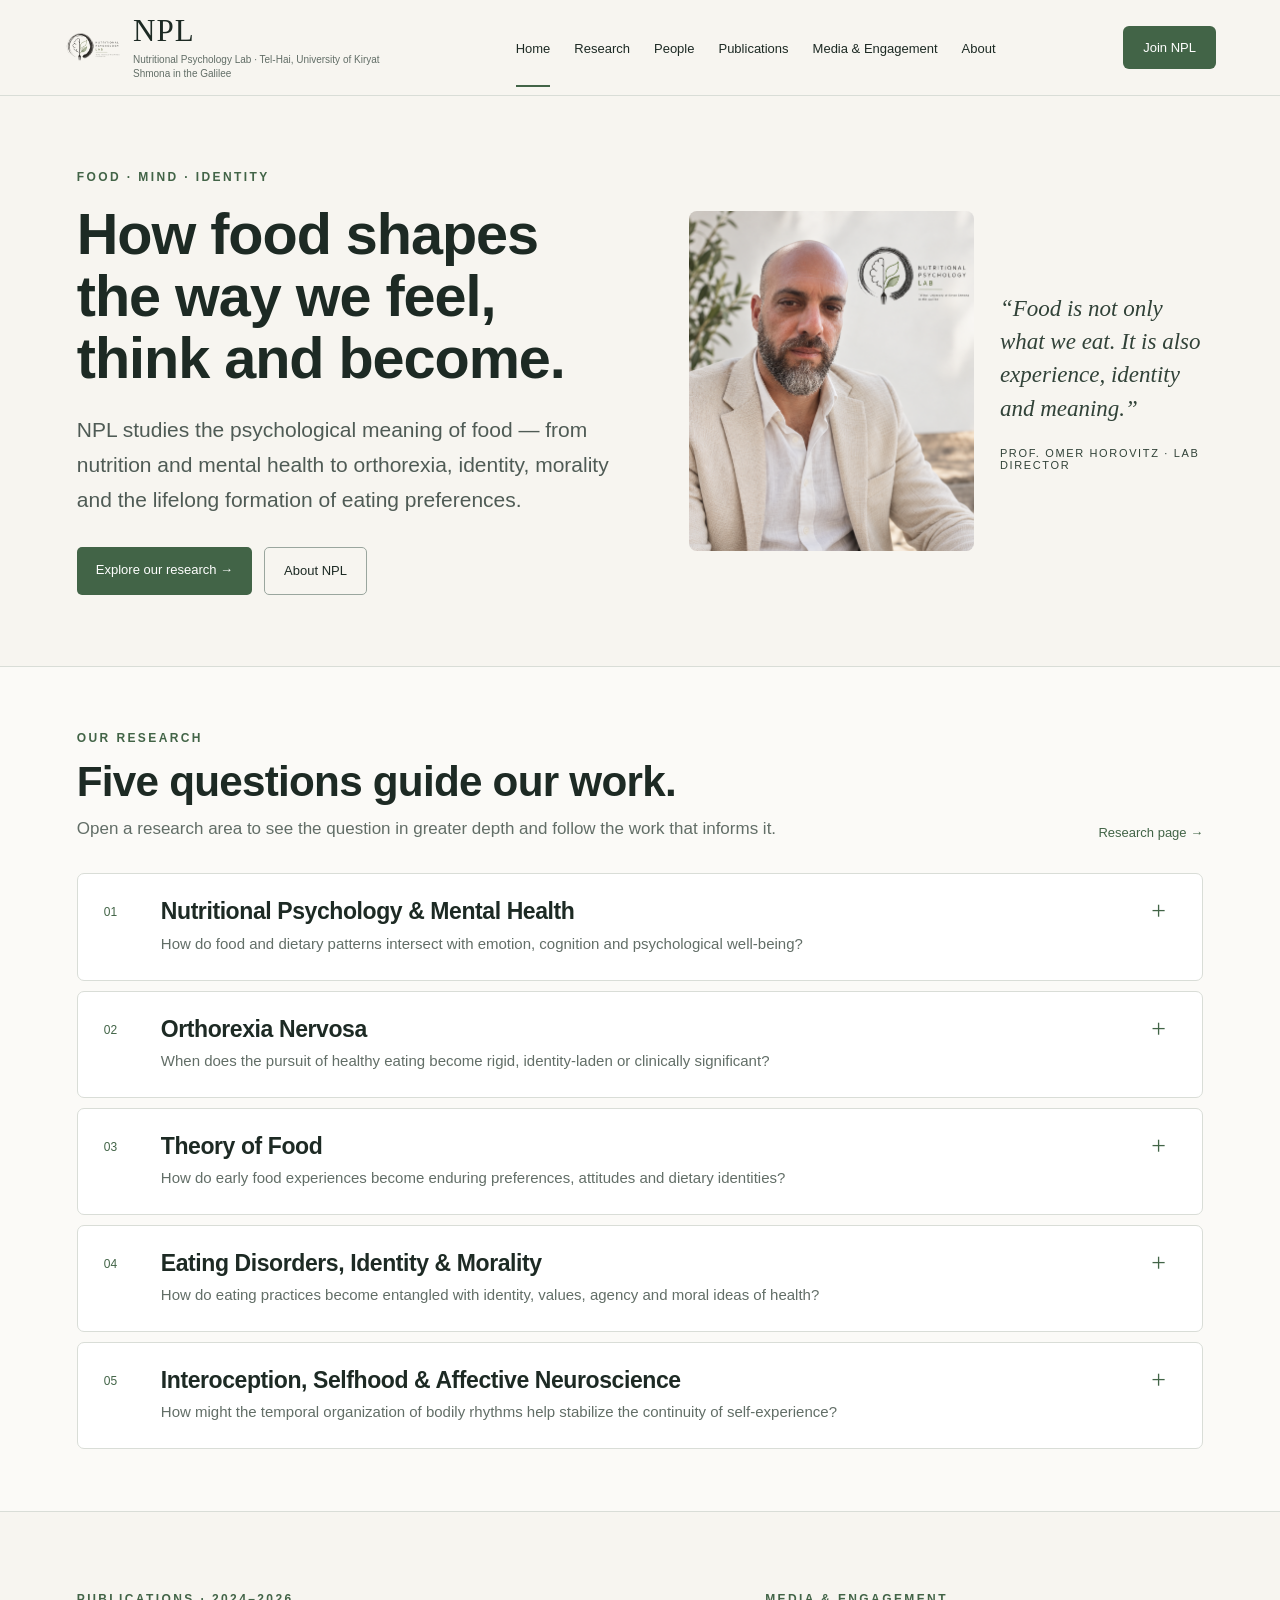
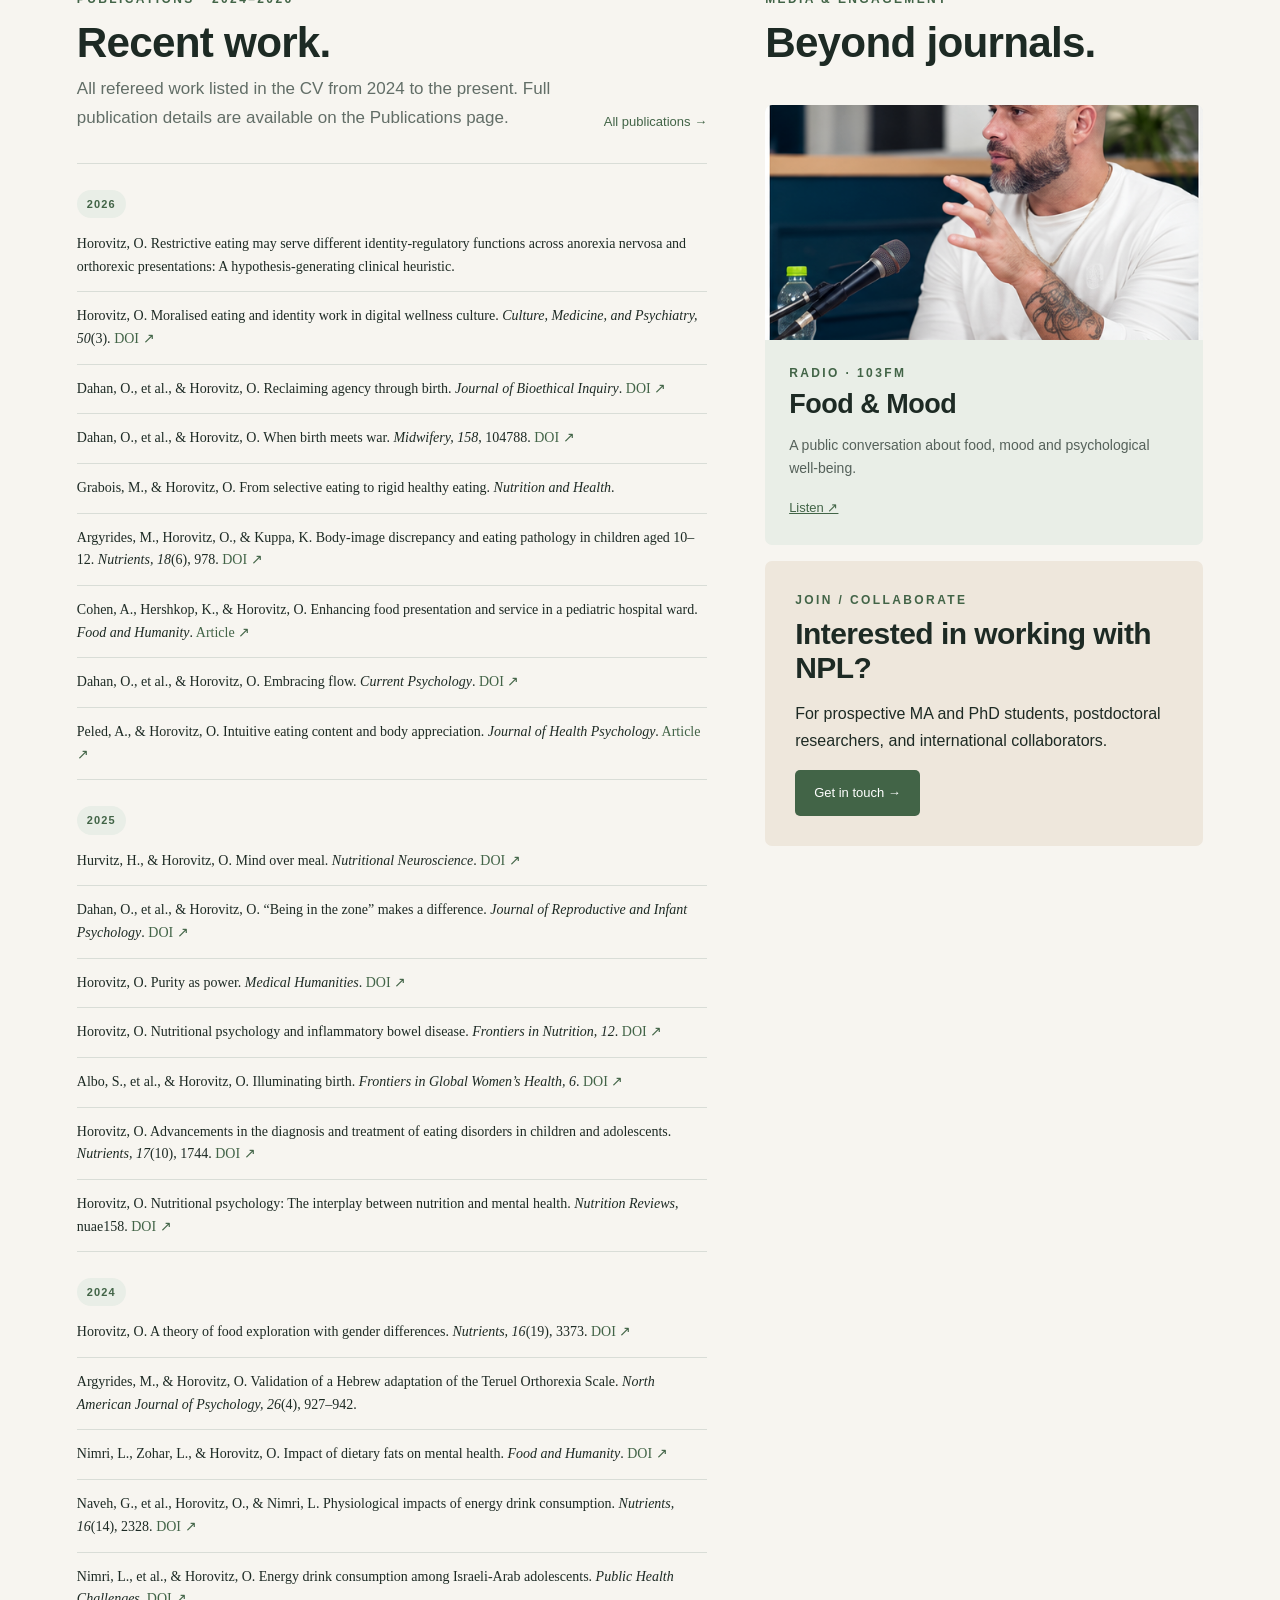
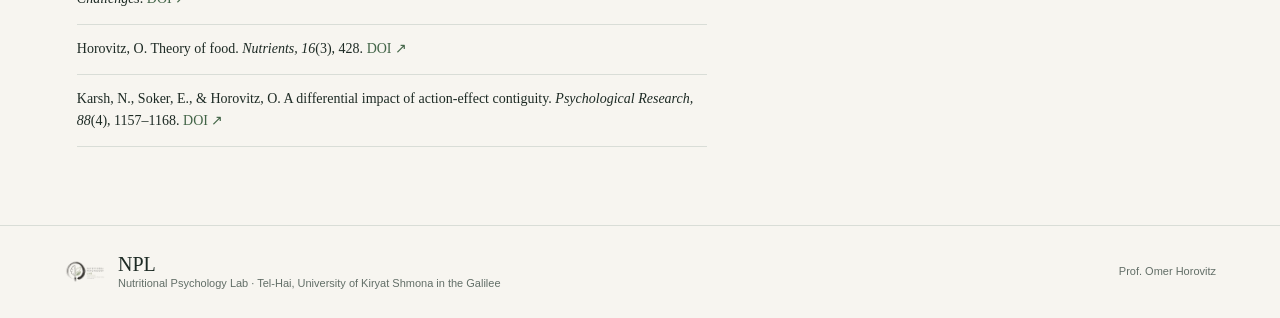
==== index.html @ 7efaaec0 "Add files via upload" ====
<!doctype html><html lang="en"><head><meta charset="utf-8"><meta name="viewport" content="width=device-width,initial-scale=1"><title>NPL | Nutritional Psychology Lab</title><link rel="stylesheet" href="style.css"><meta name="description" content="Nutritional Psychology Lab (NPL), led by Prof. Omer Horovitz at Tel-Hai, University of Kiryat Shmona in the Galilee. Research on nutritional psychology, orthorexia, Theory of Food, eating disorders, identity, interoception and selfhood."><meta name="theme-color" content="#f4f1e9"><link rel="canonical" href="https://oh-nplab.github.io/"><link rel="icon" type="image/png" href="assets/logo.png"><meta property="og:type" content="website"><meta property="og:title" content="NPL | Nutritional Psychology Lab"><meta property="og:description" content="Nutritional Psychology Lab (NPL), led by Prof. Omer Horovitz at Tel-Hai, University of Kiryat Shmona in the Galilee. Research on nutritional psychology, orthorexia, Theory of Food, eating disorders, identity, interoception and selfhood."><meta property="og:url" content="https://oh-nplab.github.io/"><meta property="og:image" content="https://oh-nplab.github.io/assets/logo.png"><meta name="twitter:card" content="summary"></head><body>
<header><a class="brand" href="index.html"><img src="assets/logo.png" alt="NPL logo"><span><span class="npl">NPL</span><small>Nutritional Psychology Lab · Tel-Hai, University of Kiryat Shmona in the Galilee</small></span></a><nav class="nav"><a class="active" href="index.html">Home</a><a href="research.html">Research</a><a href="people.html">People</a><a href="publications.html">Publications</a><a href="media.html">Media & Engagement</a><a href="about.html">About</a></nav><a class="join-btn" href="contact.html">Join NPL</a></header>
<main><section class="wrap hero"><div><div class="eyebrow">Food · Mind · Identity</div><h1>How food shapes the way we feel, think and become.</h1><p class="lede">NPL studies the psychological meaning of food — from nutrition and mental health to orthorexia, identity, morality and the lifelong formation of eating preferences.</p><div class="actions"><a class="button" href="research.html">Explore our research →</a><a class="button outline" href="about.html">About NPL</a></div></div><div class="hero-portrait"><img src="assets/omer-cream.png" alt="Prof. Omer Horovitz"><div class="quote">“Food is not only what we eat. It is also experience, identity and meaning.”<small>Prof. Omer Horovitz · Lab Director</small></div></div></section>
<section class="band"><div class="wrap"><div class="section-title"><div><div class="eyebrow">Our research</div><h2>Five questions guide our work.</h2><p class="section-intro">Open a research area to see the question in greater depth and follow the work that informs it.</p></div><a href="research.html">Research page →</a></div><div class="research-accordion">
<details class="research-item"><summary><span class="num">01</span><span><h3>Nutritional Psychology & Mental Health</h3><p>How do food and dietary patterns intersect with emotion, cognition and psychological well-being?</p></span><b>+</b></summary><div class="research-expand"><p>We examine nutrition as part of a reciprocal psychological system rather than as an isolated biological exposure. This includes the relationship between diet and mental health, affective processes surrounding eating, and pathways through which the gut–brain axis, inflammation and everyday dietary patterns may connect physical and psychological experience.</p><div class="related"><strong>Related research</strong><a href="https://doi.org/10.1093/nutrit/nuae158" target="_blank" rel="noopener noreferrer">Horovitz (2025), <i>Nutritional Psychology</i> ↗</a><a href="https://doi.org/10.3389/fnut.2025.1592528" target="_blank" rel="noopener noreferrer">Horovitz (2025), <i>Nutritional Psychology and Inflammatory Bowel Disease</i> ↗</a><a href="https://doi.org/10.1016/j.foohum.2024.100407" target="_blank" rel="noopener noreferrer">Nimri, Zohar, & Horovitz (2024), <i>Impact of dietary fats on mental health</i> ↗</a></div></div></details>
<details class="research-item"><summary><span class="num">02</span><span><h3>Orthorexia Nervosa</h3><p>When does the pursuit of healthy eating become rigid, identity-laden or clinically significant?</p></span><b>+</b></summary><div class="research-expand"><p>Our orthorexia research asks where health-oriented eating ends and psychologically costly rigidity begins. We study measurement, risk factors and clinical implications, while also examining perfectionism, childhood eating patterns, identity and the cultural meanings attached to dietary purity. The aim is to understand orthorexia without reducing healthy eating itself to pathology.</p><div class="related"><strong>Related research</strong><a href="https://doi.org/10.3390/nu15173851" target="_blank" rel="noopener noreferrer">Horovitz & Argyrides (2023), <i>Orthorexia and Orthorexia Nervosa</i> ↗</a><a href="https://doi.org/10.1136/medhum-2025-013331" target="_blank" rel="noopener noreferrer">Horovitz (2025), <i>Purity as Power</i> ↗</a><a href="https://doi.org/10.1007/s11013-026-10011-6" target="_blank" rel="noopener noreferrer">Horovitz (2026), <i>Moralised Eating and Identity Work</i> ↗</a></div></div></details>
<details class="research-item"><summary><span class="num">03</span><span><h3>Theory of Food</h3><p>How do early food experiences become enduring preferences, attitudes and dietary identities?</p></span><b>+</b></summary><div class="research-expand"><p>Theory of Food is an integrative framework for understanding how food exploration and childhood eating habits may leave durable psychological traces. We investigate how early exposure, selectivity and implicit attitudes relate to later food preferences and dietary choices, and how these developmental processes may differ across people and dietary groups.</p><div class="related"><strong>Related research</strong><a href="https://doi.org/10.3390/nu16030428" target="_blank" rel="noopener noreferrer">Horovitz (2024), <i>Theory of Food</i> ↗</a><a href="https://doi.org/10.3390/nu16193373" target="_blank" rel="noopener noreferrer">Horovitz (2024), <i>A Theory of Food Exploration with Gender Differences</i> ↗</a></div></div></details>
<details class="research-item"><summary><span class="num">04</span><span><h3>Eating Disorders, Identity & Morality</h3><p>How do eating practices become entangled with identity, values, agency and moral ideas of health?</p></span><b>+</b></summary><div class="research-expand"><p>Eating is often more than behaviour: it can become a way of organizing identity, regulating the self and expressing moral commitments. This line of research examines restrictive eating and eating-disorder presentations through affective neuroscience, identity processes and the moralization of health, with particular attention to the different functions similar eating behaviours may serve.</p><div class="related"><strong>Related research</strong><a href="https://doi.org/10.1080/1028415X.2025.2587076" target="_blank" rel="noopener noreferrer">Hurvitz & Horovitz (2025), <i>Mind Over Meal</i> ↗</a><a href="https://doi.org/10.3390/nu17101744" target="_blank" rel="noopener noreferrer">Horovitz (2025), <i>Advancements in the Diagnosis and Treatment of Eating Disorders</i> ↗</a><a href="https://doi.org/10.1007/s11013-026-10011-6" target="_blank" rel="noopener noreferrer">Horovitz (2026), <i>Moralised Eating and Identity Work</i> ↗</a></div></div></details>
<details class="research-item"><summary><span class="num">05</span><span><h3>Interoception, Selfhood &amp; Affective Neuroscience</h3><p>How might the temporal organization of bodily rhythms help stabilize the continuity of self-experience?</p></span><b>+</b></summary><div class="research-expand"><p>This emerging line of research returns to foundational questions in affective neuroscience and embodied selfhood. We are developing the Interoceptive Pacing Hypothesis: a working proposal that temporally coordinated viscero-somatic rhythms may provide a bodily-temporal anchor for minimal self-experience. The framework asks whether the timing and coordination of cardiac, respiratory, visceral and neural signals contribute not only to regulation, but to the felt continuity of a first-person perspective. It opens a research program spanning dissociation and altered states, developmental and hormonal transitions, and experimentally measurable brain–body coupling.</p><div class="related"><strong>Current work</strong><span class="review-paper">Horovitz, O., &amp; Dahan, O. <i>Interoceptive Pacing and the Temporal Organization of Minimal Selfhood: A Working Proposal for a Layered Model of Affective Experience.</i> Manuscript under review.</span></div></div></details>
</div></div></section>
<section class="wrap section"><div class="home-grid"><div><div class="section-title"><div><div class="eyebrow">Publications · 2024–2026</div><h2>Recent work.</h2><p class="section-intro">All refereed work listed in the CV from 2024 to the present. Full publication details are available on the Publications page.</p></div><a href="publications.html">All publications →</a></div><div class="pub-preview compact">
<div class="year-chip">2026</div><div class="pub">Horovitz, O. Restrictive eating may serve different identity-regulatory functions across anorexia nervosa and orthorexic presentations: A hypothesis-generating clinical heuristic.</div><div class="pub">Horovitz, O. Moralised eating and identity work in digital wellness culture. <i>Culture, Medicine, and Psychiatry, 50</i>(3). <a href="https://doi.org/10.1007/s11013-026-10011-6" target="_blank" rel="noopener noreferrer">DOI ↗</a></div><div class="pub">Dahan, O., et al., & Horovitz, O. Reclaiming agency through birth. <i>Journal of Bioethical Inquiry</i>. <a href="https://doi.org/10.1007/s11673-026-10552-w" target="_blank" rel="noopener noreferrer">DOI ↗</a></div><div class="pub">Dahan, O., et al., & Horovitz, O. When birth meets war. <i>Midwifery, 158</i>, 104788. <a href="https://doi.org/10.1016/j.midw.2026.104788" target="_blank" rel="noopener noreferrer">DOI ↗</a></div><div class="pub">Grabois, M., & Horovitz, O. From selective eating to rigid healthy eating. <i>Nutrition and Health</i>.</div><div class="pub">Argyrides, M., Horovitz, O., & Kuppa, K. Body-image discrepancy and eating pathology in children aged 10–12. <i>Nutrients, 18</i>(6), 978. <a href="https://doi.org/10.3390/nu18060978" target="_blank" rel="noopener noreferrer">DOI ↗</a></div><div class="pub">Cohen, A., Hershkop, K., & Horovitz, O. Enhancing food presentation and service in a pediatric hospital ward. <i>Food and Humanity</i>. <a href="https://www.sciencedirect.com/science/article/pii/S2949824426000868?via=ihub" target="_blank" rel="noopener noreferrer">Article ↗</a></div><div class="pub">Dahan, O., et al., & Horovitz, O. Embracing flow. <i>Current Psychology</i>. <a href="https://doi.org/10.1007/s12144-025-08952-z" target="_blank" rel="noopener noreferrer">DOI ↗</a></div><div class="pub">Peled, A., & Horovitz, O. Intuitive eating content and body appreciation. <i>Journal of Health Psychology</i>. <a href="https://journals.sagepub.com/doi/10.1177/13591053251408881" target="_blank" rel="noopener noreferrer">Article ↗</a></div>
<div class="year-chip">2025</div><div class="pub">Hurvitz, H., & Horovitz, O. Mind over meal. <i>Nutritional Neuroscience</i>. <a href="https://doi.org/10.1080/1028415X.2025.2587076" target="_blank" rel="noopener noreferrer">DOI ↗</a></div><div class="pub">Dahan, O., et al., & Horovitz, O. “Being in the zone” makes a difference. <i>Journal of Reproductive and Infant Psychology</i>. <a href="https://doi.org/10.1080/02646838.2025.2576930" target="_blank" rel="noopener noreferrer">DOI ↗</a></div><div class="pub">Horovitz, O. Purity as power. <i>Medical Humanities</i>. <a href="https://doi.org/10.1136/medhum-2025-013331" target="_blank" rel="noopener noreferrer">DOI ↗</a></div><div class="pub">Horovitz, O. Nutritional psychology and inflammatory bowel disease. <i>Frontiers in Nutrition, 12</i>. <a href="https://doi.org/10.3389/fnut.2025.1592528" target="_blank" rel="noopener noreferrer">DOI ↗</a></div><div class="pub">Albo, S., et al., & Horovitz, O. Illuminating birth. <i>Frontiers in Global Women’s Health, 6</i>. <a href="https://doi.org/10.3389/fgwh.2025.1599885" target="_blank" rel="noopener noreferrer">DOI ↗</a></div><div class="pub">Horovitz, O. Advancements in the diagnosis and treatment of eating disorders in children and adolescents. <i>Nutrients, 17</i>(10), 1744. <a href="https://doi.org/10.3390/nu17101744" target="_blank" rel="noopener noreferrer">DOI ↗</a></div><div class="pub">Horovitz, O. Nutritional psychology: The interplay between nutrition and mental health. <i>Nutrition Reviews</i>, nuae158. <a href="https://doi.org/10.1093/nutrit/nuae158" target="_blank" rel="noopener noreferrer">DOI ↗</a></div>
<div class="year-chip">2024</div><div class="pub">Horovitz, O. A theory of food exploration with gender differences. <i>Nutrients, 16</i>(19), 3373. <a href="https://doi.org/10.3390/nu16193373" target="_blank" rel="noopener noreferrer">DOI ↗</a></div><div class="pub">Argyrides, M., & Horovitz, O. Validation of a Hebrew adaptation of the Teruel Orthorexia Scale. <i>North American Journal of Psychology, 26</i>(4), 927–942.</div><div class="pub">Nimri, L., Zohar, L., & Horovitz, O. Impact of dietary fats on mental health. <i>Food and Humanity</i>. <a href="https://doi.org/10.1016/j.foohum.2024.100407" target="_blank" rel="noopener noreferrer">DOI ↗</a></div><div class="pub">Naveh, G., et al., Horovitz, O., & Nimri, L. Physiological impacts of energy drink consumption. <i>Nutrients, 16</i>(14), 2328. <a href="https://doi.org/10.3390/nu16142328" target="_blank" rel="noopener noreferrer">DOI ↗</a></div><div class="pub">Nimri, L., et al., & Horovitz, O. Energy drink consumption among Israeli-Arab adolescents. <i>Public Health Challenges</i>. <a href="https://doi.org/10.1002/puh2.187" target="_blank" rel="noopener noreferrer">DOI ↗</a></div><div class="pub">Horovitz, O. Theory of food. <i>Nutrients, 16</i>(3), 428. <a href="https://doi.org/10.3390/nu16030428" target="_blank" rel="noopener noreferrer">DOI ↗</a></div><div class="pub">Karsh, N., Soker, E., & Horovitz, O. A differential impact of action-effect contiguity. <i>Psychological Research, 88</i>(4), 1157–1168. <a href="https://doi.org/10.1007/s00426-024-01931-2" target="_blank" rel="noopener noreferrer">DOI ↗</a></div>
</div></div><aside><div class="section-title"><div><div class="eyebrow">Media & engagement</div><h2>Beyond journals.</h2></div></div><div class="media-mini media-photo"><img src="assets/omer-interview.png" alt="Prof. Omer Horovitz in conversation"><div><div class="eyebrow">Radio · 103FM</div><h3>Food & Mood</h3><p>A public conversation about food, mood and psychological well-being.</p><a href="https://103fm.maariv.co.il/programs/media.aspx?ZrqvnVq=KDFMHJ&c41t4nzVQ=IHE" target="_blank" rel="noopener noreferrer">Listen ↗</a></div></div><div class="join-card"><div class="eyebrow">Join / collaborate</div><h3>Interested in working with NPL?</h3><p>For prospective MA and PhD students, postdoctoral researchers, and international collaborators.</p><a class="button" href="contact.html">Get in touch →</a></div></aside></div></section></main>
<footer><img src="assets/logo.png" alt=""><span><b>NPL</b><br>Nutritional Psychology Lab · Tel-Hai, University of Kiryat Shmona in the Galilee</span><span class="right">Prof. Omer Horovitz</span></footer></body></html>
---- style.css ----
:root{--ink:#1d2a24;--muted:#626e67;--paper:#f7f5f0;--white:#fff;--green:#426447;--green2:#e9eee7;--line:#d9ddd7;--cream:#eee7dc;--serif:'Iowan Old Style','Palatino Linotype',Palatino,Georgia,serif;--sans:'Avenir Next',Avenir,'Trebuchet MS',Arial,sans-serif}*{box-sizing:border-box}html{scroll-behavior:smooth}body{margin:0;background:var(--paper);color:var(--ink);font-family:var(--sans);font-size:16px;line-height:1.65}a{color:inherit}header{min-height:86px;display:flex;align-items:center;padding:8px 5vw;background:rgba(247,245,240,.97);border-bottom:1px solid var(--line);position:sticky;top:0;z-index:20}.brand{display:flex;align-items:center;gap:11px;text-decoration:none;min-width:320px}.brand img{width:58px;height:58px;object-fit:contain}.brand .npl{font:31px/1 var(--serif);letter-spacing:.035em}.brand small{display:block;font-size:10px;line-height:1.35;color:var(--muted);margin-top:4px;max-width:255px}.nav{display:flex;gap:24px;margin:auto;align-items:center}.nav a{text-decoration:none;font-size:13px;padding:30px 0 26px;border-bottom:2px solid transparent}.nav a:hover,.nav a.active{border-color:var(--green)}.join-btn{background:var(--green);color:#fff;text-decoration:none;padding:11px 20px;border-radius:6px;font-size:13px}.wrap{width:min(1200px,88vw);margin:auto}.eyebrow{font-size:12px;letter-spacing:.2em;font-weight:700;color:var(--green);text-transform:uppercase}.hero{min-height:570px;display:grid;grid-template-columns:1.02fr .98fr;gap:6vw;align-items:center;padding:64px 0}.hero h1{font:clamp(48px,5.2vw,76px)/1.02 var(--serif);font-weight:500;letter-spacing:-.035em;margin:15px 0 24px}.hero .lede{font-size:18px;line-height:1.7;color:#4f5b55;max-width:650px}.actions{display:flex;gap:12px;margin-top:30px}.button{display:inline-block;background:var(--green);color:#fff;text-decoration:none;padding:12px 19px;border-radius:5px;font-size:13px}.button.outline{background:transparent;color:var(--ink);border:1px solid #9aa69e}.hero-portrait{display:grid;grid-template-columns:minmax(0,355px) 1fr;gap:24px;align-items:center}.hero-portrait img{width:100%;height:410px;object-fit:cover;object-position:42% 40%;display:block;border-radius:8px}.quote{font:italic 23px/1.45 var(--serif);color:#314238}.quote small{display:block;font:11px var(--sans);letter-spacing:.15em;margin-top:22px;text-transform:uppercase}.band{border-top:1px solid var(--line);border-bottom:1px solid var(--line);padding:62px 0;background:#fbfaf7}.section{padding:78px 0}.section-title{display:flex;justify-content:space-between;align-items:end;gap:30px;margin-bottom:30px}.section-title h2,.page-hero h1{font:clamp(40px,4vw,58px)/1.08 var(--serif);font-weight:500;letter-spacing:-.025em;margin:9px 0}.section-title>a{font-size:13px;color:var(--green);text-decoration:none;white-space:nowrap}.section-intro{max-width:680px;color:var(--muted);font-size:15px;margin:6px 0 0}.research-accordion{display:grid;gap:10px}.research-item{background:#fff;border:1px solid var(--line);border-radius:7px;overflow:hidden}.research-item summary{list-style:none;display:grid;grid-template-columns:42px 1fr 25px;gap:15px;align-items:start;padding:24px 26px;cursor:pointer}.research-item summary::-webkit-details-marker{display:none}.research-item summary h3{font:25px/1.18 var(--serif);font-weight:500;margin:0 0 6px}.research-item summary p{margin:0;color:var(--muted);font-size:14px}.research-item summary b{font:26px/1 var(--serif);font-weight:400;color:var(--green);transition:.2s}.research-item[open] summary b{transform:rotate(45deg)}.num{font-size:12px;color:var(--green);padding-top:5px}.research-expand{border-top:1px solid var(--line);padding:25px 26px 28px 83px}.research-expand>p{max-width:900px;margin:0 0 22px;font-size:16px;color:#4f5c55}.related{display:flex;flex-direction:column;gap:8px;max-width:900px}.related strong{font-size:12px;letter-spacing:.14em;text-transform:uppercase;color:var(--green);margin-bottom:3px}.related a{font:14px/1.45 var(--serif);color:#314b37;text-decoration:none}.related a:hover{text-decoration:underline}.research-page .research-item summary{padding:29px 30px}.research-page .research-item summary h3{font-size:29px}.research-page .research-expand{padding:30px 30px 34px 87px}.home-grid{display:grid;grid-template-columns:1.18fr .82fr;gap:58px}.pub-preview{border-top:1px solid var(--line)}.pub{padding:17px 0;border-bottom:1px solid var(--line);font:15px/1.62 var(--serif)}.pub a{color:var(--green);text-decoration:none}.pub a:hover{text-decoration:underline}.pub-preview.compact .pub{font-size:14px;padding:13px 0}.year-chip{display:inline-block;margin:26px 0 2px;background:var(--green2);color:var(--green);padding:5px 10px;border-radius:20px;font-size:11px;font-weight:700;letter-spacing:.1em}.media-mini{background:var(--green2);padding:26px;border-radius:7px;margin-bottom:12px}.media-mini h3{font:27px var(--serif);font-weight:500;margin:5px 0}.media-mini p{font-size:14px;color:#55615a}.media-mini a{font-size:13px;color:var(--green)}.media-photo{padding:0;overflow:hidden}.media-photo img{width:100%;height:235px;object-fit:cover;object-position:center;display:block}.media-photo>div{padding:24px}.join-card{background:var(--cream);padding:30px;border-radius:7px;margin-top:16px}.join-card h3{font:30px var(--serif);font-weight:500;margin:7px 0 12px}.page-hero{padding:78px 0 52px;border-bottom:1px solid var(--line)}.page-hero p{max-width:780px;color:var(--muted);font-size:17px}.people-grid{display:grid;grid-template-columns:repeat(3,1fr);gap:16px}.person-group{background:#fff;border:1px solid var(--line);padding:28px;border-radius:7px}.person-group h2{font:28px var(--serif);font-weight:500}.person-group p{line-height:2}.lab-photo{margin:38px 0 0;max-width:620px}.lab-photo img{width:100%;height:350px;object-fit:cover;display:block;border-radius:7px;filter:saturate(.9) contrast(.98) brightness(1.02)}.lab-photo figcaption{font-size:12px;color:var(--muted);margin-top:8px}.about-grid{display:grid;grid-template-columns:350px 1fr;gap:70px;align-items:start}.about-grid>img{width:100%;height:440px;object-fit:cover;object-position:42% 40%;border-radius:8px}.about-copy h2{font:39px var(--serif);font-weight:500;line-height:1.15}.about-copy p{max-width:760px;font-size:16px}.timeline{border-top:1px solid var(--line);margin-top:35px}.timeline p{border-bottom:1px solid var(--line);padding:16px 0;margin:0}.timeline b{display:inline-block;width:130px;color:var(--green)}.pub-year{font:38px var(--serif);font-weight:500;margin:50px 0 8px}.pub-full{padding:16px 0;border-top:1px solid var(--line);font:16px/1.65 var(--serif);max-width:1020px}.pub-full a{color:var(--green);overflow-wrap:anywhere}.media-grid{display:grid;grid-template-columns:repeat(3,1fr);gap:16px}.media-card{background:#fff;border:1px solid var(--line);padding:30px;min-height:215px;border-radius:7px}.media-card h2{font:29px/1.15 var(--serif);font-weight:500}.media-card a,.media-feature a{color:var(--green);font-size:13px}.media-feature{margin:0 0 28px;background:#fff;border:1px solid var(--line);border-radius:8px;overflow:hidden;display:grid;grid-template-columns:minmax(0,460px) 1fr}.media-feature>img{width:100%;height:310px;object-fit:cover}.media-feature figcaption{padding:34px;display:flex;gap:24px;align-items:flex-start}.media-feature h2{font:34px var(--serif);font-weight:500;margin:6px 0}.source-mark{flex:0 0 58px;width:58px;height:58px;border:1px solid var(--line);border-radius:50%;display:flex;align-items:center;justify-content:center;font:700 20px var(--sans);background:#fff;color:#202620}.source-mark span{font-size:9px;margin-left:1px}.source-mark.ynet{background:#d91f2b;color:#fff;border:0;font:700 30px var(--serif)}.source-mark.book,.source-mark.paper{color:var(--green);background:var(--green2)}.contact-box{max-width:780px;background:#fff;border:1px solid var(--line);padding:38px;border-radius:7px}.contact-box h2{font:37px var(--serif);font-weight:500}.contact-box a{color:var(--green)}footer{border-top:1px solid var(--line);padding:25px 5vw;display:flex;align-items:center;gap:12px;font-size:11px;line-height:1.4;color:var(--muted)}footer img{width:42px;height:42px;object-fit:contain}footer b{font:20px var(--serif);font-weight:500;color:var(--ink)}footer .right{margin-left:auto}@media(max-width:1050px){.nav{gap:15px}.brand{min-width:275px}.brand small{max-width:205px}}@media(max-width:900px){header{height:auto;flex-wrap:wrap}.brand{min-width:0}.nav{order:3;width:100%;overflow:auto;justify-content:flex-start}.nav a{padding:12px 0}.hero,.home-grid,.about-grid{grid-template-columns:1fr}.hero-portrait{max-width:650px}.people-grid,.media-grid{grid-template-columns:1fr}.about-grid>img{max-width:380px}.join-btn{margin-left:auto}.media-feature{grid-template-columns:1fr}.media-feature>img{height:320px}.research-expand,.research-page .research-expand{padding-left:30px}}@media(max-width:580px){.wrap{width:88vw}.hero{padding:50px 0}.hero h1{font-size:46px}.hero-portrait{grid-template-columns:1fr}.hero-portrait img{height:380px}.quote{font-size:21px}.section{padding:55px 0}.page-hero{padding:55px 0 35px}.brand small{display:none}.brand .npl{font-size:26px}.section-title{align-items:flex-start;flex-direction:column;gap:8px}.research-item summary{grid-template-columns:32px 1fr 20px;padding:21px 18px}.research-item summary h3{font-size:23px}.research-expand,.research-page .research-expand{padding:22px 18px}.media-feature figcaption{padding:24px;flex-direction:column}.media-photo img{height:210px}}

/* V5 — warmer, calmer type hierarchy */
:root{--display:var(--sans)}
.hero h1,.section-title h2,.page-hero h1,.research-item summary h3,.media-mini h3,.join-card h3,.person-group h2,.about-copy h2,.pub-year,.media-card h2,.media-feature h2,.contact-box h2{font-family:var(--display);font-style:normal;letter-spacing:-.018em;font-weight:600}
.hero h1{font-size:clamp(44px,4.5vw,64px);line-height:1.08;max-width:760px}
.section-title h2,.page-hero h1{font-size:clamp(36px,3.3vw,50px);line-height:1.12}
.page-hero p{font-size:19px;line-height:1.7;max-width:850px}
.section-intro{font-size:17px;line-height:1.7;max-width:760px}
.hero .lede{font-size:21px;line-height:1.65;max-width:700px}
.research-item summary h3{font-size:23px}.research-page .research-item summary h3{font-size:26px}
.research-item summary p{font-size:15px;line-height:1.6}
.about-copy h2{font-size:34px}.about-copy p{font-size:17px;line-height:1.75}
.person-group h2{font-size:25px}.person-group p{font-size:16px}
.media-card h2{font-size:26px}.media-feature h2{font-size:30px}
.contact-box h2{font-size:34px}
.pub-year{font-size:32px}.pub-full{font-family:var(--sans);font-size:16px;line-height:1.72}
.hero-portrait{grid-template-columns:minmax(0,285px) 1fr;gap:26px;justify-content:end}.hero-portrait img{height:340px}
.about-grid{grid-template-columns:280px 1fr;gap:62px}.about-grid>img{height:350px}
.contact-box{max-width:900px}.contact-box .contact-lab{font-size:24px;line-height:1.35;font-weight:600;margin-bottom:12px}.contact-box .contact-affiliation{font-size:19px;line-height:1.6}.contact-box .contact-email{font-size:22px;font-weight:600;margin-top:22px}
.publications-note{font-size:15px;color:var(--muted);max-width:900px}.pub-section-label{font-size:13px;letter-spacing:.15em;text-transform:uppercase;color:var(--green);font-weight:700;margin-top:52px}
@media(max-width:900px){.hero-portrait{max-width:560px;grid-template-columns:240px 1fr}.about-grid{grid-template-columns:240px 1fr;gap:38px}.about-grid>img{height:310px}}
@media(max-width:580px){.hero h1{font-size:40px}.hero .lede{font-size:19px}.page-hero p{font-size:18px}.hero-portrait{grid-template-columns:1fr}.hero-portrait img{width:260px;height:310px}.about-grid{grid-template-columns:1fr}.about-grid>img{width:240px;height:300px}.contact-box .contact-lab{font-size:22px}.contact-box .contact-affiliation{font-size:18px}.contact-box .contact-email{font-size:20px}}

/* V6 */
.review-paper{font-size:14px;line-height:1.55;color:#314b37}

/* Publication build: academic profiles */
.academic-profiles{background:var(--cream,#f4f1e9);border:1px solid rgba(24,49,43,.12);border-radius:24px;padding:clamp(24px,4vw,44px)}
.academic-profiles>p{font-size:1.08rem;max-width:700px}
.profile-links{display:grid;grid-template-columns:repeat(5,minmax(0,1fr));gap:12px;margin-top:24px}
.profile-links a{display:flex;flex-direction:column;gap:7px;padding:18px;border:1px solid rgba(24,49,43,.14);border-radius:16px;background:#fff;text-decoration:none;color:inherit;transition:transform .18s ease,border-color .18s ease}
.profile-links a:hover,.profile-links a:focus-visible{transform:translateY(-2px);border-color:rgba(24,49,43,.4)}
.profile-links strong{font-size:1rem}.profile-links span{font-size:.86rem;line-height:1.35;opacity:.72}
@media(max-width:900px){.profile-links{grid-template-columns:repeat(2,minmax(0,1fr))}}
@media(max-width:560px){.profile-links{grid-template-columns:1fr}}
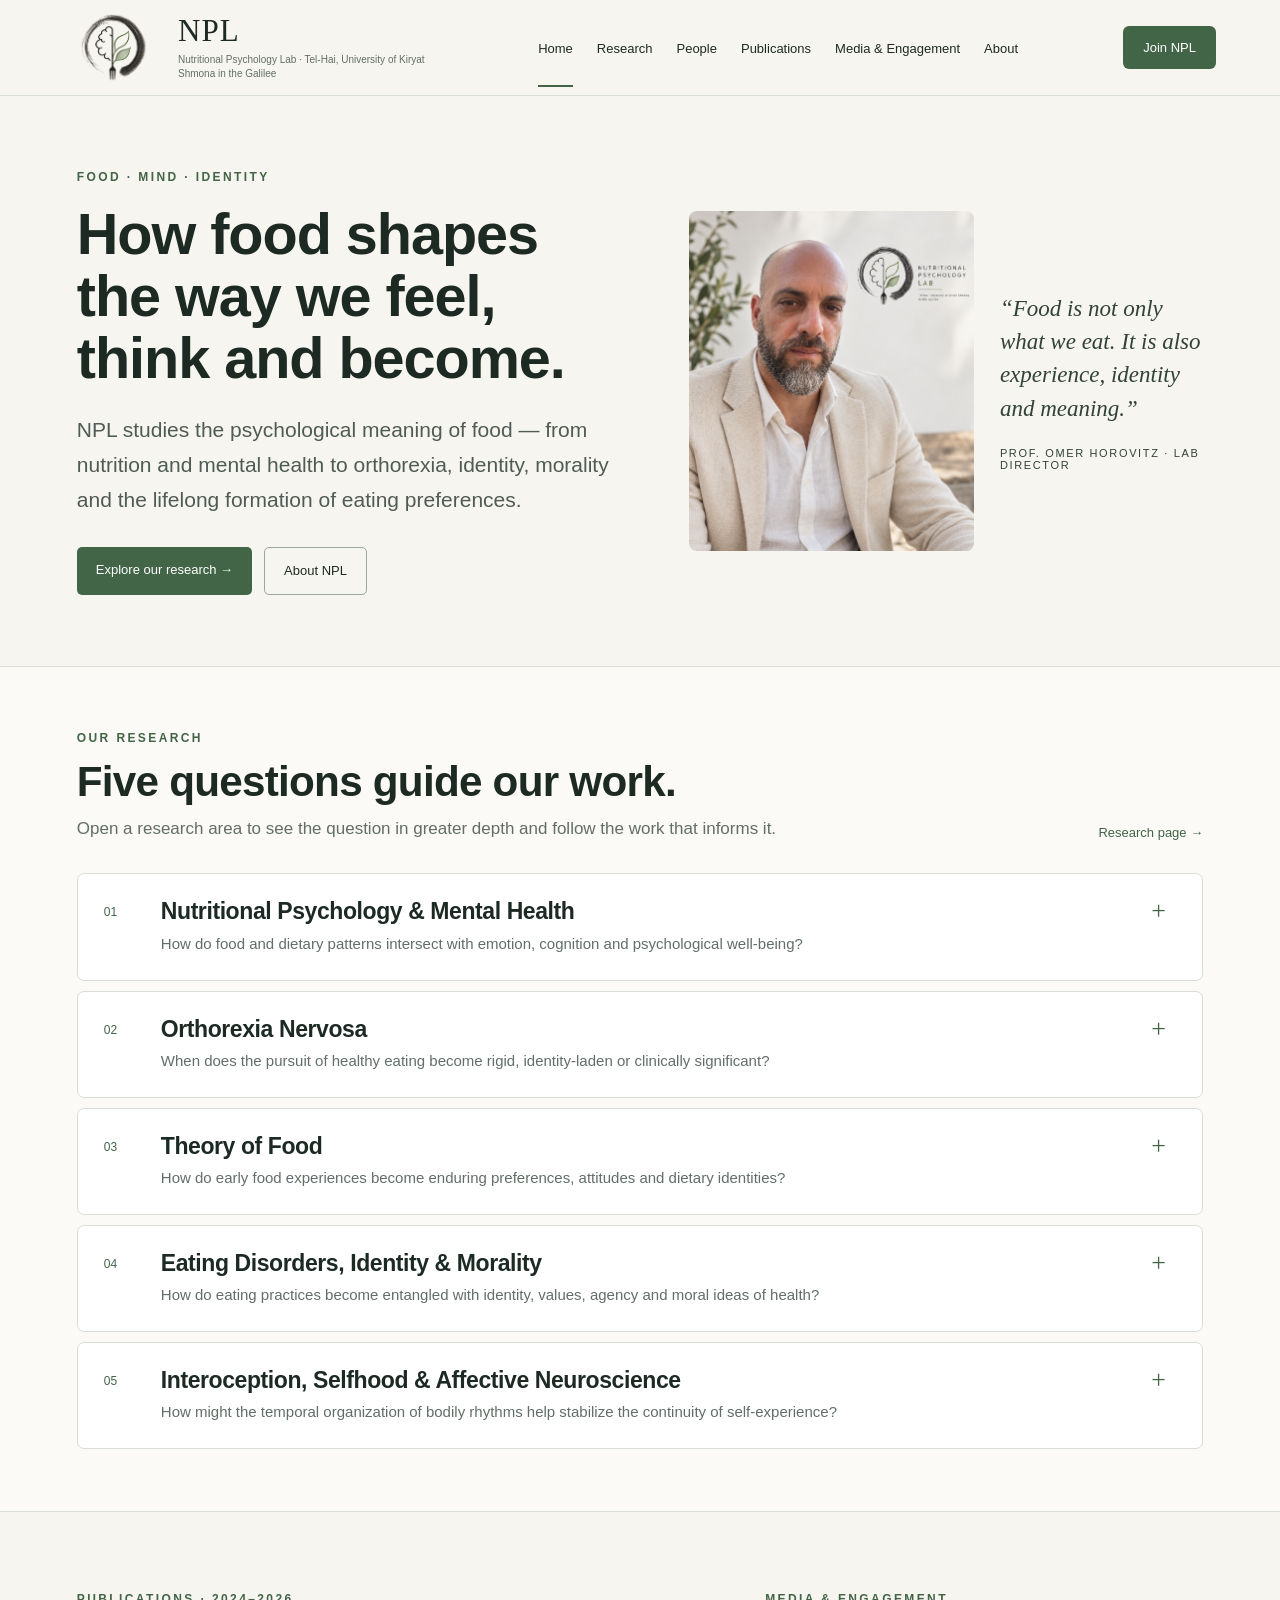
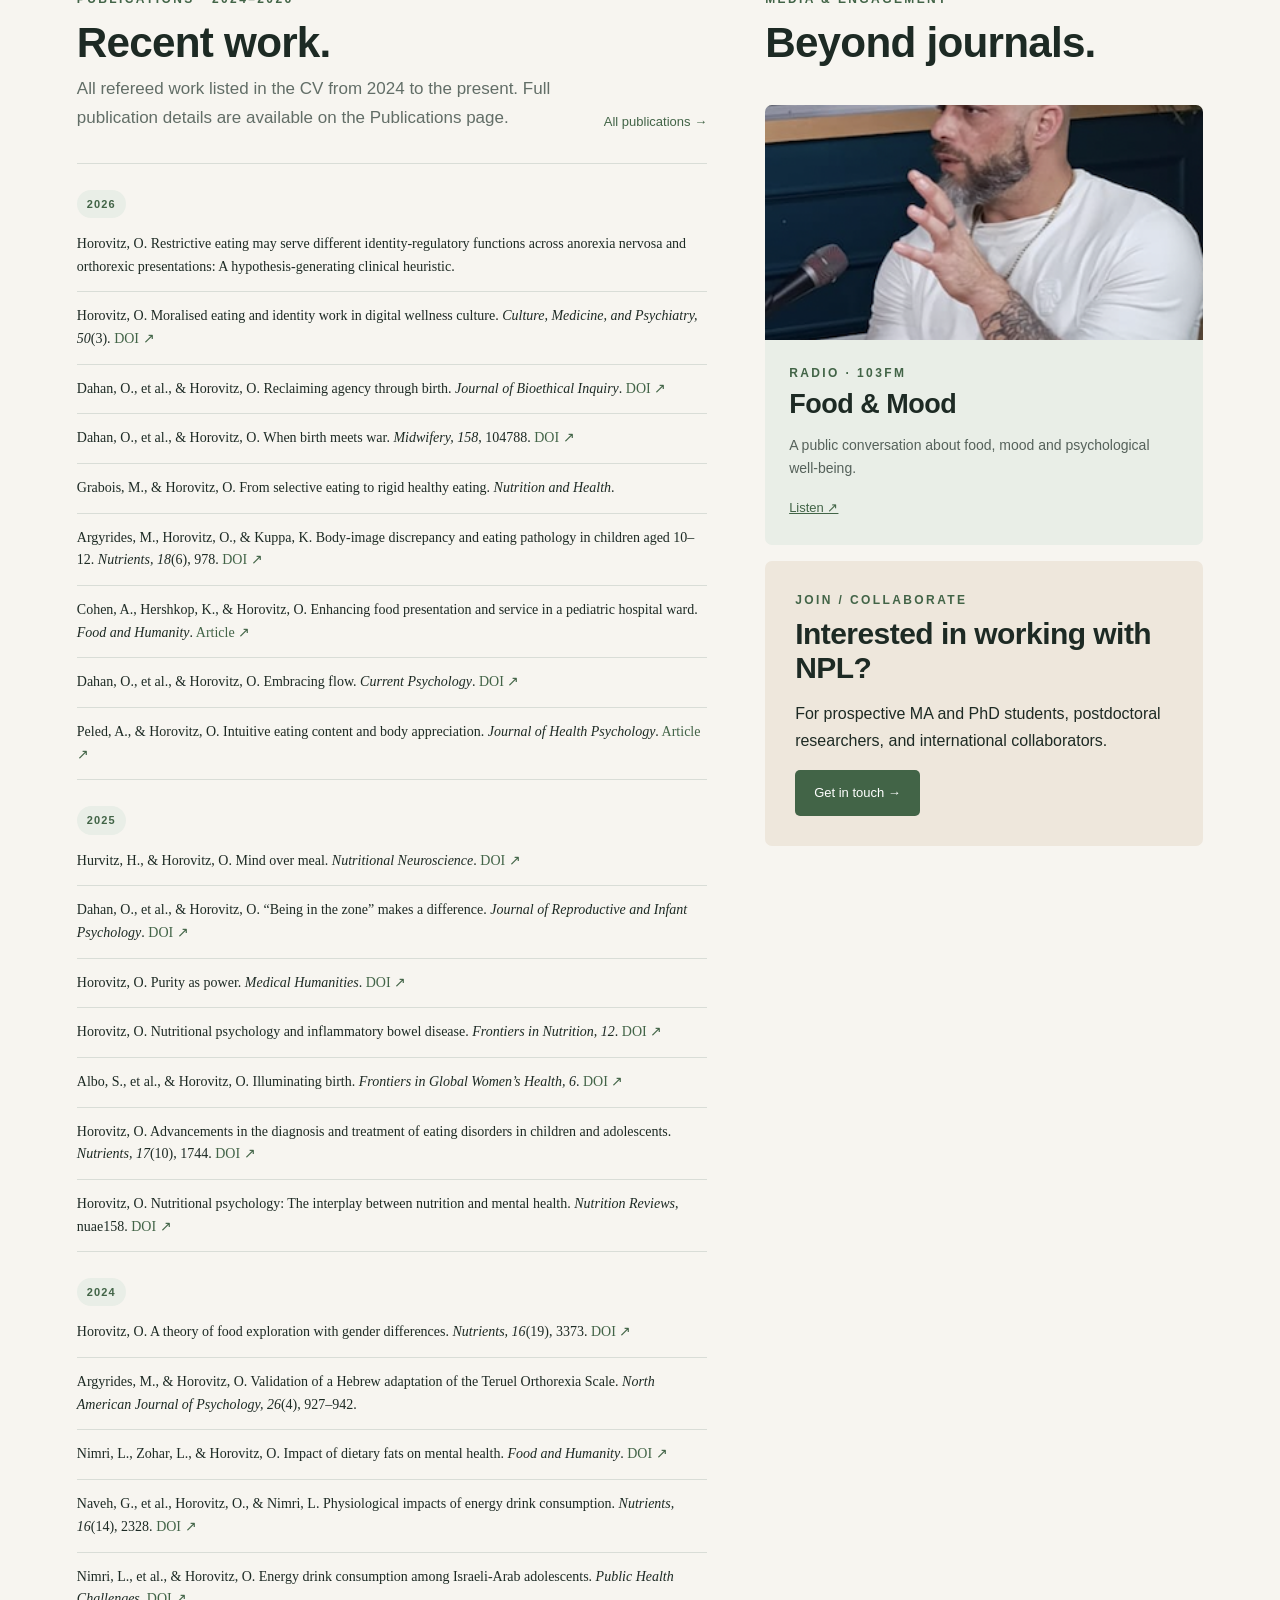
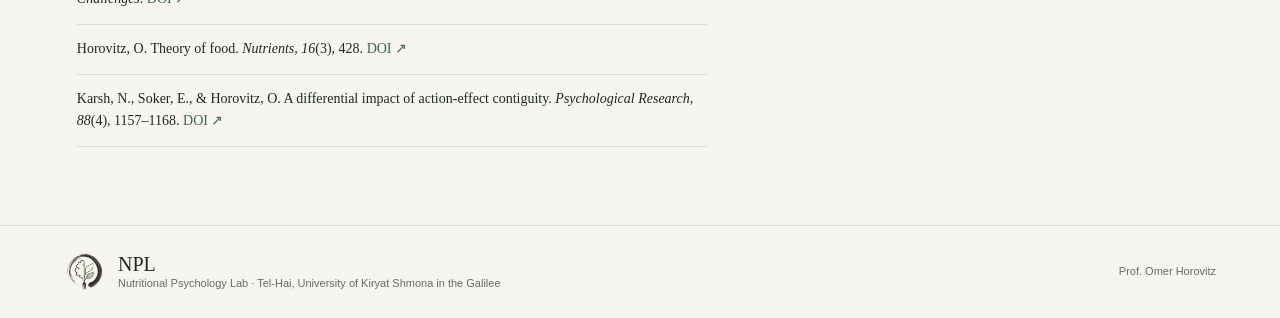
==== commit 6555052d: "Update index.html" ====
--- a/index.html
+++ b/index.html
@@ -1,4 +1,32 @@
 <!doctype html><html lang="en"><head><meta charset="utf-8"><meta name="viewport" content="width=device-width,initial-scale=1"><title>NPL | Nutritional Psychology Lab</title><link rel="stylesheet" href="style.css"><meta name="description" content="Nutritional Psychology Lab (NPL), led by Prof. Omer Horovitz at Tel-Hai, University of Kiryat Shmona in the Galilee. Research on nutritional psychology, orthorexia, Theory of Food, eating disorders, identity, interoception and selfhood."><meta name="theme-color" content="#f4f1e9"><link rel="canonical" href="https://oh-nplab.github.io/"><link rel="icon" type="image/png" href="assets/logo.png"><meta property="og:type" content="website"><meta property="og:title" content="NPL | Nutritional Psychology Lab"><meta property="og:description" content="Nutritional Psychology Lab (NPL), led by Prof. Omer Horovitz at Tel-Hai, University of Kiryat Shmona in the Galilee. Research on nutritional psychology, orthorexia, Theory of Food, eating disorders, identity, interoception and selfhood."><meta property="og:url" content="https://oh-nplab.github.io/"><meta property="og:image" content="https://oh-nplab.github.io/assets/logo.png"><meta name="twitter:card" content="summary"></head><body>
+  <script type="application/ld+json">
+{
+  "@context": "https://schema.org",
+  "@type": "ResearchOrganization",
+  "name": "Nutritional Psychology Lab",
+  "alternateName": "NPL",
+  "url": "https://oh-nplab.github.io/",
+  "logo": "https://oh-nplab.github.io/assets/logo.png",
+  "description": "Nutritional Psychology Lab (NPL), led by Prof. Omer Horovitz at Tel-Hai, University of Kiryat Shmona in the Galilee. Research on nutritional psychology, orthorexia, Theory of Food, eating disorders, identity, interoception and selfhood.",
+  "founder": {
+    "@type": "Person",
+    "name": "Prof. Omer Horovitz",
+    "url": "https://oh-nplab.github.io/about.html",
+    "sameAs": [
+      "https://orcid.org/0000-0003-2094-7448"
+    ]
+  },
+  "knowsAbout": [
+    "Nutritional Psychology",
+    "Orthorexia Nervosa",
+    "Theory of Food",
+    "Eating Disorders",
+    "Identity and Morality",
+    "Interoception",
+    "Affective Neuroscience"
+  ]
+}
+</script>
 <header><a class="brand" href="index.html"><img src="assets/logo.png" alt="NPL logo"><span><span class="npl">NPL</span><small>Nutritional Psychology Lab · Tel-Hai, University of Kiryat Shmona in the Galilee</small></span></a><nav class="nav"><a class="active" href="index.html">Home</a><a href="research.html">Research</a><a href="people.html">People</a><a href="publications.html">Publications</a><a href="media.html">Media & Engagement</a><a href="about.html">About</a></nav><a class="join-btn" href="contact.html">Join NPL</a></header>
 <main><section class="wrap hero"><div><div class="eyebrow">Food · Mind · Identity</div><h1>How food shapes the way we feel, think and become.</h1><p class="lede">NPL studies the psychological meaning of food — from nutrition and mental health to orthorexia, identity, morality and the lifelong formation of eating preferences.</p><div class="actions"><a class="button" href="research.html">Explore our research →</a><a class="button outline" href="about.html">About NPL</a></div></div><div class="hero-portrait"><img src="assets/omer-cream.png" alt="Prof. Omer Horovitz"><div class="quote">“Food is not only what we eat. It is also experience, identity and meaning.”<small>Prof. Omer Horovitz · Lab Director</small></div></div></section>
 <section class="band"><div class="wrap"><div class="section-title"><div><div class="eyebrow">Our research</div><h2>Five questions guide our work.</h2><p class="section-intro">Open a research area to see the question in greater depth and follow the work that informs it.</p></div><a href="research.html">Research page →</a></div><div class="research-accordion">
--- a/style.css
+++ b/style.css
@@ -34,3 +34,18 @@
 .profile-links strong{font-size:1rem}.profile-links span{font-size:.86rem;line-height:1.35;opacity:.72}
 @media(max-width:900px){.profile-links{grid-template-columns:repeat(2,minmax(0,1fr))}}
 @media(max-width:560px){.profile-links{grid-template-columns:1fr}}
+
+/* Production patch 1 */
+@media(min-width:901px){.brand img{width:68px;height:68px}}
+.profile-links span{white-space:nowrap}
+@media(max-width:1200px) and (min-width:901px){.profile-links{grid-template-columns:repeat(3,minmax(0,1fr))}}
+/* Header logo enlargement */
+@media(min-width:901px){
+  .brand img{
+    width:100px;
+    height:76px;
+  }
+  .brand{
+    gap:14px;
+  }
+}
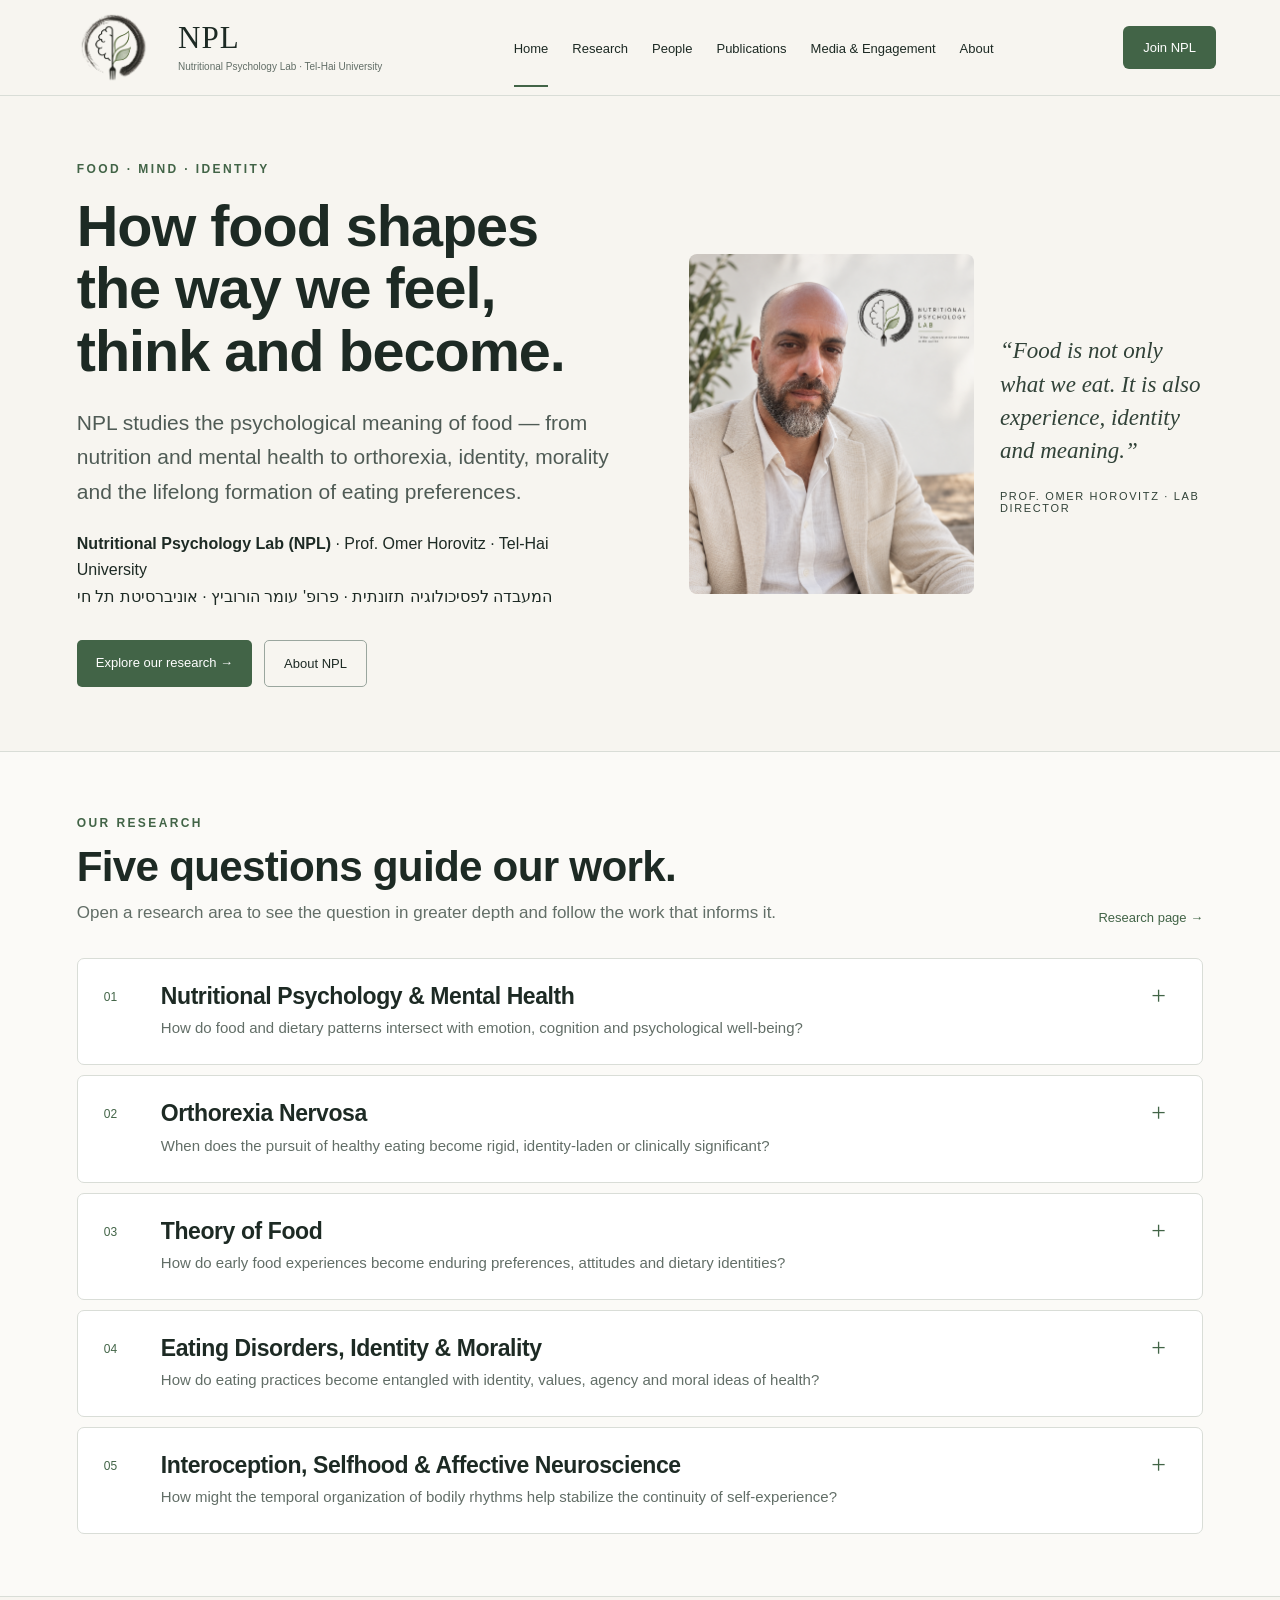
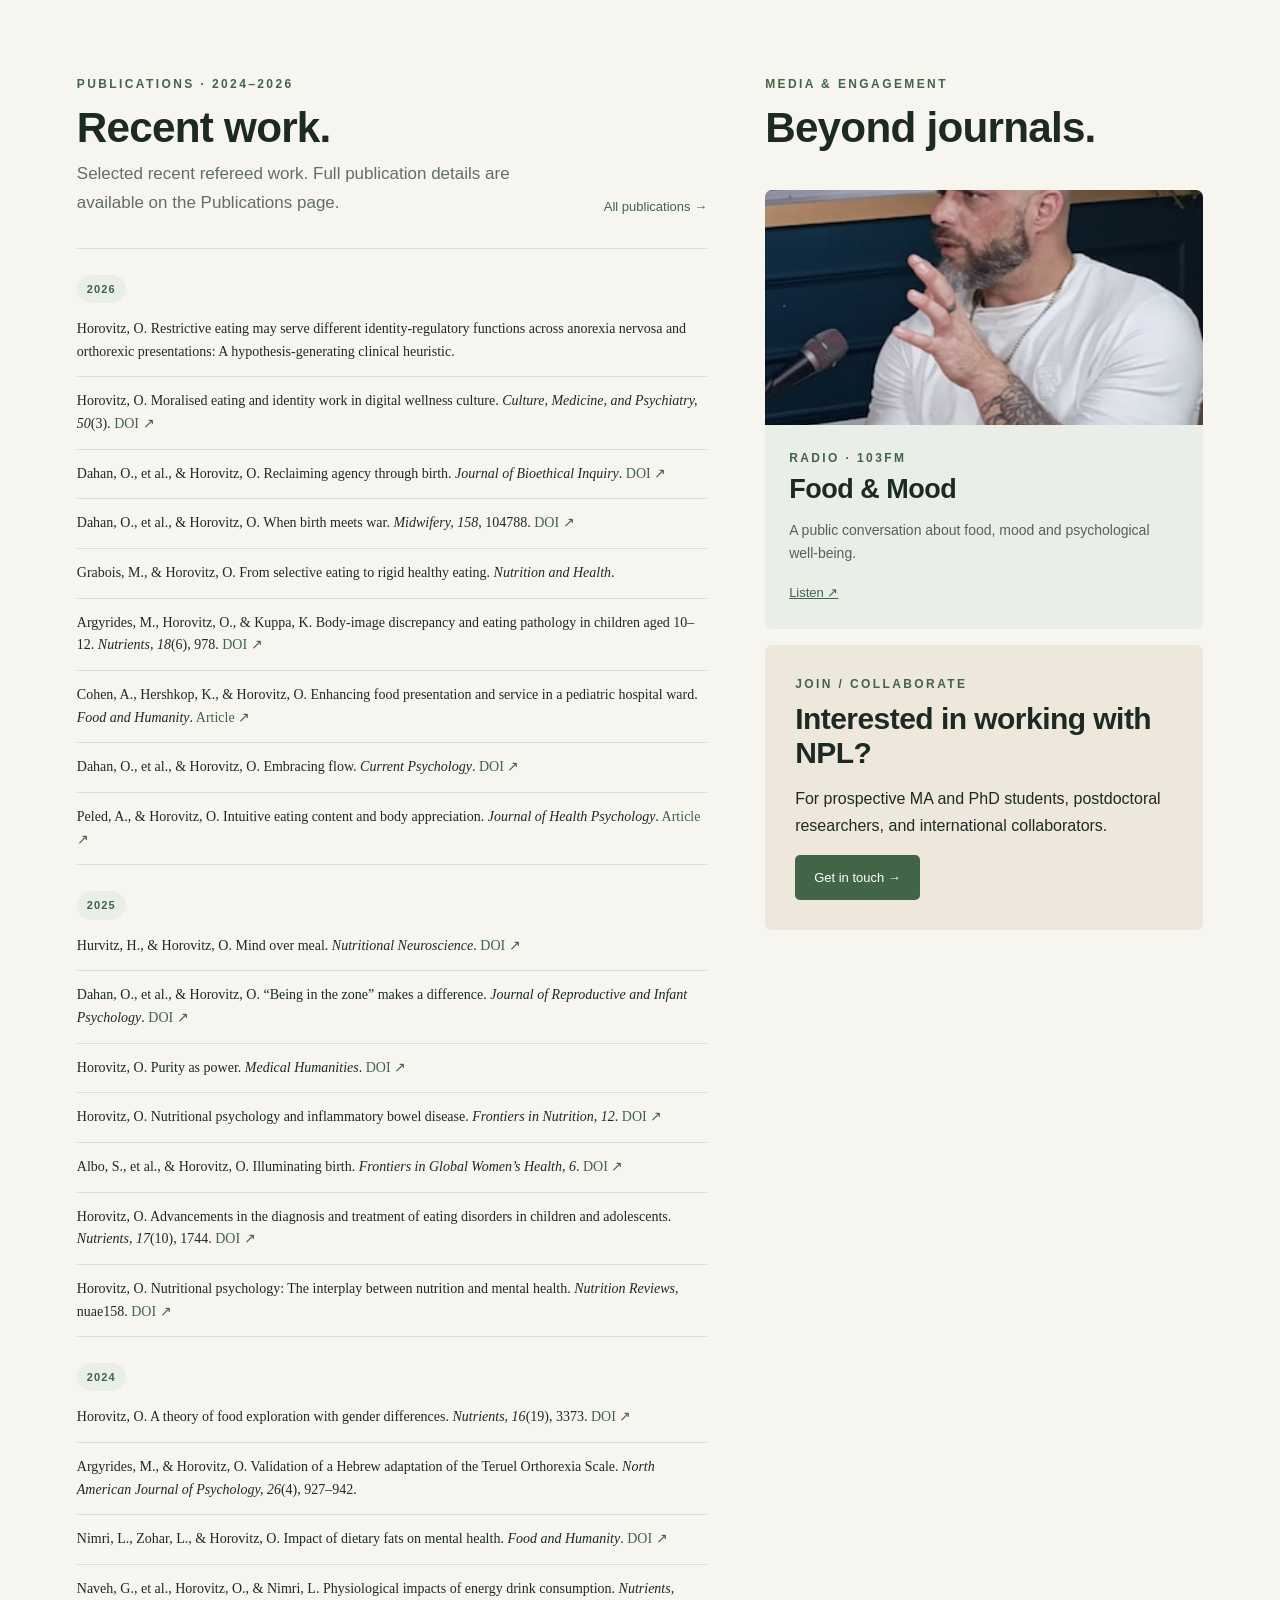
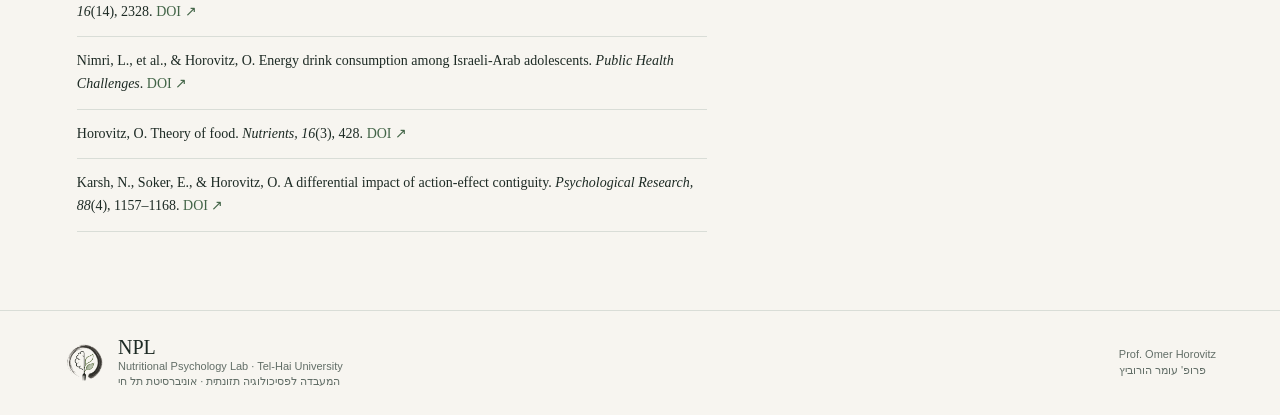
==== commit 5cee7b91: "Update index.html" ====
--- a/index.html
+++ b/index.html
@@ -1,44 +1,701 @@
-<!doctype html><html lang="en"><head><meta charset="utf-8"><meta name="viewport" content="width=device-width,initial-scale=1"><title>NPL | Nutritional Psychology Lab</title><link rel="stylesheet" href="style.css"><meta name="description" content="Nutritional Psychology Lab (NPL), led by Prof. Omer Horovitz at Tel-Hai, University of Kiryat Shmona in the Galilee. Research on nutritional psychology, orthorexia, Theory of Food, eating disorders, identity, interoception and selfhood."><meta name="theme-color" content="#f4f1e9"><link rel="canonical" href="https://oh-nplab.github.io/"><link rel="icon" type="image/png" href="assets/logo.png"><meta property="og:type" content="website"><meta property="og:title" content="NPL | Nutritional Psychology Lab"><meta property="og:description" content="Nutritional Psychology Lab (NPL), led by Prof. Omer Horovitz at Tel-Hai, University of Kiryat Shmona in the Galilee. Research on nutritional psychology, orthorexia, Theory of Food, eating disorders, identity, interoception and selfhood."><meta property="og:url" content="https://oh-nplab.github.io/"><meta property="og:image" content="https://oh-nplab.github.io/assets/logo.png"><meta name="twitter:card" content="summary"></head><body>
+<!doctype html>
+<html lang="en">
+
+<head>
+  <meta charset="utf-8">
+  <meta name="viewport" content="width=device-width,initial-scale=1">
+
+  <title>Nutritional Psychology Lab | Prof. Omer Horovitz | Tel-Hai University</title>
+
+  <meta name="description"
+        content="Nutritional Psychology Lab (NPL), led by Prof. Omer Horovitz (עומר הורוביץ) at Tel-Hai University (אוניברסיטת תל חי). Research in nutritional psychology, mental health, orthorexia, eating behavior, identity, interoception and affective neuroscience.">
+
+  <link rel="canonical" href="https://oh-nplab.github.io/">
+
+  <link rel="stylesheet" href="style.css">
+  <link rel="icon" type="image/png" href="assets/logo.png">
+  <meta name="theme-color" content="#f4f1e9">
+
+  <!-- Open Graph -->
+  <meta property="og:type" content="website">
+  <meta property="og:title"
+        content="Nutritional Psychology Lab | Prof. Omer Horovitz | Tel-Hai University">
+  <meta property="og:description"
+        content="The Nutritional Psychology Lab (NPL), led by Prof. Omer Horovitz at Tel-Hai University, studies nutrition, psychology, mental health, eating behavior, identity and affective neuroscience.">
+  <meta property="og:url" content="https://oh-nplab.github.io/">
+  <meta property="og:image"
+        content="https://oh-nplab.github.io/assets/logo.png">
+
+  <!-- Twitter / social sharing -->
+  <meta name="twitter:card" content="summary">
+  <meta name="twitter:title"
+        content="Nutritional Psychology Lab | Prof. Omer Horovitz">
+  <meta name="twitter:description"
+        content="Nutritional Psychology Lab at Tel-Hai University, led by Prof. Omer Horovitz.">
+
+  <!-- Structured data for Google -->
   <script type="application/ld+json">
-{
-  "@context": "https://schema.org",
-  "@type": "ResearchOrganization",
-  "name": "Nutritional Psychology Lab",
-  "alternateName": "NPL",
-  "url": "https://oh-nplab.github.io/",
-  "logo": "https://oh-nplab.github.io/assets/logo.png",
-  "description": "Nutritional Psychology Lab (NPL), led by Prof. Omer Horovitz at Tel-Hai, University of Kiryat Shmona in the Galilee. Research on nutritional psychology, orthorexia, Theory of Food, eating disorders, identity, interoception and selfhood.",
-  "founder": {
-    "@type": "Person",
-    "name": "Prof. Omer Horovitz",
-    "url": "https://oh-nplab.github.io/about.html",
-    "sameAs": [
-      "https://orcid.org/0000-0003-2094-7448"
+  {
+    "@context": "https://schema.org",
+    "@graph": [
+      {
+        "@type": "ResearchOrganization",
+        "@id": "https://oh-nplab.github.io/#organization",
+        "name": "Nutritional Psychology Lab",
+        "alternateName": [
+          "NPL",
+          "המעבדה לפסיכולוגיה תזונתית"
+        ],
+        "url": "https://oh-nplab.github.io/",
+        "logo": "https://oh-nplab.github.io/assets/logo.png",
+        "description": "The Nutritional Psychology Lab studies nutritional psychology, mental health, orthorexia, eating behavior, identity, interoception and affective neuroscience.",
+        "founder": {
+          "@id": "https://oh-nplab.github.io/#omer-horovitz"
+        },
+        "member": {
+          "@id": "https://oh-nplab.github.io/#omer-horovitz"
+        },
+        "parentOrganization": {
+          "@type": "CollegeOrUniversity",
+          "name": "Tel-Hai University",
+          "alternateName": "אוניברסיטת תל חי"
+        },
+        "knowsAbout": [
+          "Nutritional Psychology",
+          "Mental Health",
+          "Orthorexia Nervosa",
+          "Theory of Food",
+          "Eating Disorders",
+          "Identity and Morality",
+          "Interoception",
+          "Affective Neuroscience"
+        ]
+      },
+      {
+        "@type": "Person",
+        "@id": "https://oh-nplab.github.io/#omer-horovitz",
+        "name": "Prof. Omer Horovitz",
+        "alternateName": [
+          "Omer Horovitz",
+          "עומר הורוביץ"
+        ],
+        "url": "https://oh-nplab.github.io/about.html",
+        "jobTitle": "Lab Director",
+        "worksFor": {
+          "@id": "https://oh-nplab.github.io/#organization"
+        },
+        "affiliation": {
+          "@type": "CollegeOrUniversity",
+          "name": "Tel-Hai University",
+          "alternateName": "אוניברסיטת תל חי"
+        },
+        "sameAs": [
+          "https://orcid.org/0000-0003-2094-7448"
+        ],
+        "knowsAbout": [
+          "Nutritional Psychology",
+          "Orthorexia Nervosa",
+          "Theory of Food",
+          "Eating Disorders",
+          "Interoception",
+          "Affective Neuroscience"
+        ]
+      },
+      {
+        "@type": "WebSite",
+        "@id": "https://oh-nplab.github.io/#website",
+        "url": "https://oh-nplab.github.io/",
+        "name": "Nutritional Psychology Lab",
+        "alternateName": [
+          "NPL",
+          "המעבדה לפסיכולוגיה תזונתית"
+        ],
+        "publisher": {
+          "@id": "https://oh-nplab.github.io/#organization"
+        }
+      }
     ]
-  },
-  "knowsAbout": [
-    "Nutritional Psychology",
-    "Orthorexia Nervosa",
-    "Theory of Food",
-    "Eating Disorders",
-    "Identity and Morality",
-    "Interoception",
-    "Affective Neuroscience"
-  ]
-}
-</script>
-<header><a class="brand" href="index.html"><img src="assets/logo.png" alt="NPL logo"><span><span class="npl">NPL</span><small>Nutritional Psychology Lab · Tel-Hai, University of Kiryat Shmona in the Galilee</small></span></a><nav class="nav"><a class="active" href="index.html">Home</a><a href="research.html">Research</a><a href="people.html">People</a><a href="publications.html">Publications</a><a href="media.html">Media & Engagement</a><a href="about.html">About</a></nav><a class="join-btn" href="contact.html">Join NPL</a></header>
-<main><section class="wrap hero"><div><div class="eyebrow">Food · Mind · Identity</div><h1>How food shapes the way we feel, think and become.</h1><p class="lede">NPL studies the psychological meaning of food — from nutrition and mental health to orthorexia, identity, morality and the lifelong formation of eating preferences.</p><div class="actions"><a class="button" href="research.html">Explore our research →</a><a class="button outline" href="about.html">About NPL</a></div></div><div class="hero-portrait"><img src="assets/omer-cream.png" alt="Prof. Omer Horovitz"><div class="quote">“Food is not only what we eat. It is also experience, identity and meaning.”<small>Prof. Omer Horovitz · Lab Director</small></div></div></section>
-<section class="band"><div class="wrap"><div class="section-title"><div><div class="eyebrow">Our research</div><h2>Five questions guide our work.</h2><p class="section-intro">Open a research area to see the question in greater depth and follow the work that informs it.</p></div><a href="research.html">Research page →</a></div><div class="research-accordion">
-<details class="research-item"><summary><span class="num">01</span><span><h3>Nutritional Psychology & Mental Health</h3><p>How do food and dietary patterns intersect with emotion, cognition and psychological well-being?</p></span><b>+</b></summary><div class="research-expand"><p>We examine nutrition as part of a reciprocal psychological system rather than as an isolated biological exposure. This includes the relationship between diet and mental health, affective processes surrounding eating, and pathways through which the gut–brain axis, inflammation and everyday dietary patterns may connect physical and psychological experience.</p><div class="related"><strong>Related research</strong><a href="https://doi.org/10.1093/nutrit/nuae158" target="_blank" rel="noopener noreferrer">Horovitz (2025), <i>Nutritional Psychology</i> ↗</a><a href="https://doi.org/10.3389/fnut.2025.1592528" target="_blank" rel="noopener noreferrer">Horovitz (2025), <i>Nutritional Psychology and Inflammatory Bowel Disease</i> ↗</a><a href="https://doi.org/10.1016/j.foohum.2024.100407" target="_blank" rel="noopener noreferrer">Nimri, Zohar, & Horovitz (2024), <i>Impact of dietary fats on mental health</i> ↗</a></div></div></details>
-<details class="research-item"><summary><span class="num">02</span><span><h3>Orthorexia Nervosa</h3><p>When does the pursuit of healthy eating become rigid, identity-laden or clinically significant?</p></span><b>+</b></summary><div class="research-expand"><p>Our orthorexia research asks where health-oriented eating ends and psychologically costly rigidity begins. We study measurement, risk factors and clinical implications, while also examining perfectionism, childhood eating patterns, identity and the cultural meanings attached to dietary purity. The aim is to understand orthorexia without reducing healthy eating itself to pathology.</p><div class="related"><strong>Related research</strong><a href="https://doi.org/10.3390/nu15173851" target="_blank" rel="noopener noreferrer">Horovitz & Argyrides (2023), <i>Orthorexia and Orthorexia Nervosa</i> ↗</a><a href="https://doi.org/10.1136/medhum-2025-013331" target="_blank" rel="noopener noreferrer">Horovitz (2025), <i>Purity as Power</i> ↗</a><a href="https://doi.org/10.1007/s11013-026-10011-6" target="_blank" rel="noopener noreferrer">Horovitz (2026), <i>Moralised Eating and Identity Work</i> ↗</a></div></div></details>
-<details class="research-item"><summary><span class="num">03</span><span><h3>Theory of Food</h3><p>How do early food experiences become enduring preferences, attitudes and dietary identities?</p></span><b>+</b></summary><div class="research-expand"><p>Theory of Food is an integrative framework for understanding how food exploration and childhood eating habits may leave durable psychological traces. We investigate how early exposure, selectivity and implicit attitudes relate to later food preferences and dietary choices, and how these developmental processes may differ across people and dietary groups.</p><div class="related"><strong>Related research</strong><a href="https://doi.org/10.3390/nu16030428" target="_blank" rel="noopener noreferrer">Horovitz (2024), <i>Theory of Food</i> ↗</a><a href="https://doi.org/10.3390/nu16193373" target="_blank" rel="noopener noreferrer">Horovitz (2024), <i>A Theory of Food Exploration with Gender Differences</i> ↗</a></div></div></details>
-<details class="research-item"><summary><span class="num">04</span><span><h3>Eating Disorders, Identity & Morality</h3><p>How do eating practices become entangled with identity, values, agency and moral ideas of health?</p></span><b>+</b></summary><div class="research-expand"><p>Eating is often more than behaviour: it can become a way of organizing identity, regulating the self and expressing moral commitments. This line of research examines restrictive eating and eating-disorder presentations through affective neuroscience, identity processes and the moralization of health, with particular attention to the different functions similar eating behaviours may serve.</p><div class="related"><strong>Related research</strong><a href="https://doi.org/10.1080/1028415X.2025.2587076" target="_blank" rel="noopener noreferrer">Hurvitz & Horovitz (2025), <i>Mind Over Meal</i> ↗</a><a href="https://doi.org/10.3390/nu17101744" target="_blank" rel="noopener noreferrer">Horovitz (2025), <i>Advancements in the Diagnosis and Treatment of Eating Disorders</i> ↗</a><a href="https://doi.org/10.1007/s11013-026-10011-6" target="_blank" rel="noopener noreferrer">Horovitz (2026), <i>Moralised Eating and Identity Work</i> ↗</a></div></div></details>
-<details class="research-item"><summary><span class="num">05</span><span><h3>Interoception, Selfhood &amp; Affective Neuroscience</h3><p>How might the temporal organization of bodily rhythms help stabilize the continuity of self-experience?</p></span><b>+</b></summary><div class="research-expand"><p>This emerging line of research returns to foundational questions in affective neuroscience and embodied selfhood. We are developing the Interoceptive Pacing Hypothesis: a working proposal that temporally coordinated viscero-somatic rhythms may provide a bodily-temporal anchor for minimal self-experience. The framework asks whether the timing and coordination of cardiac, respiratory, visceral and neural signals contribute not only to regulation, but to the felt continuity of a first-person perspective. It opens a research program spanning dissociation and altered states, developmental and hormonal transitions, and experimentally measurable brain–body coupling.</p><div class="related"><strong>Current work</strong><span class="review-paper">Horovitz, O., &amp; Dahan, O. <i>Interoceptive Pacing and the Temporal Organization of Minimal Selfhood: A Working Proposal for a Layered Model of Affective Experience.</i> Manuscript under review.</span></div></div></details>
-</div></div></section>
-<section class="wrap section"><div class="home-grid"><div><div class="section-title"><div><div class="eyebrow">Publications · 2024–2026</div><h2>Recent work.</h2><p class="section-intro">All refereed work listed in the CV from 2024 to the present. Full publication details are available on the Publications page.</p></div><a href="publications.html">All publications →</a></div><div class="pub-preview compact">
-<div class="year-chip">2026</div><div class="pub">Horovitz, O. Restrictive eating may serve different identity-regulatory functions across anorexia nervosa and orthorexic presentations: A hypothesis-generating clinical heuristic.</div><div class="pub">Horovitz, O. Moralised eating and identity work in digital wellness culture. <i>Culture, Medicine, and Psychiatry, 50</i>(3). <a href="https://doi.org/10.1007/s11013-026-10011-6" target="_blank" rel="noopener noreferrer">DOI ↗</a></div><div class="pub">Dahan, O., et al., & Horovitz, O. Reclaiming agency through birth. <i>Journal of Bioethical Inquiry</i>. <a href="https://doi.org/10.1007/s11673-026-10552-w" target="_blank" rel="noopener noreferrer">DOI ↗</a></div><div class="pub">Dahan, O., et al., & Horovitz, O. When birth meets war. <i>Midwifery, 158</i>, 104788. <a href="https://doi.org/10.1016/j.midw.2026.104788" target="_blank" rel="noopener noreferrer">DOI ↗</a></div><div class="pub">Grabois, M., & Horovitz, O. From selective eating to rigid healthy eating. <i>Nutrition and Health</i>.</div><div class="pub">Argyrides, M., Horovitz, O., & Kuppa, K. Body-image discrepancy and eating pathology in children aged 10–12. <i>Nutrients, 18</i>(6), 978. <a href="https://doi.org/10.3390/nu18060978" target="_blank" rel="noopener noreferrer">DOI ↗</a></div><div class="pub">Cohen, A., Hershkop, K., & Horovitz, O. Enhancing food presentation and service in a pediatric hospital ward. <i>Food and Humanity</i>. <a href="https://www.sciencedirect.com/science/article/pii/S2949824426000868?via=ihub" target="_blank" rel="noopener noreferrer">Article ↗</a></div><div class="pub">Dahan, O., et al., & Horovitz, O. Embracing flow. <i>Current Psychology</i>. <a href="https://doi.org/10.1007/s12144-025-08952-z" target="_blank" rel="noopener noreferrer">DOI ↗</a></div><div class="pub">Peled, A., & Horovitz, O. Intuitive eating content and body appreciation. <i>Journal of Health Psychology</i>. <a href="https://journals.sagepub.com/doi/10.1177/13591053251408881" target="_blank" rel="noopener noreferrer">Article ↗</a></div>
-<div class="year-chip">2025</div><div class="pub">Hurvitz, H., & Horovitz, O. Mind over meal. <i>Nutritional Neuroscience</i>. <a href="https://doi.org/10.1080/1028415X.2025.2587076" target="_blank" rel="noopener noreferrer">DOI ↗</a></div><div class="pub">Dahan, O., et al., & Horovitz, O. “Being in the zone” makes a difference. <i>Journal of Reproductive and Infant Psychology</i>. <a href="https://doi.org/10.1080/02646838.2025.2576930" target="_blank" rel="noopener noreferrer">DOI ↗</a></div><div class="pub">Horovitz, O. Purity as power. <i>Medical Humanities</i>. <a href="https://doi.org/10.1136/medhum-2025-013331" target="_blank" rel="noopener noreferrer">DOI ↗</a></div><div class="pub">Horovitz, O. Nutritional psychology and inflammatory bowel disease. <i>Frontiers in Nutrition, 12</i>. <a href="https://doi.org/10.3389/fnut.2025.1592528" target="_blank" rel="noopener noreferrer">DOI ↗</a></div><div class="pub">Albo, S., et al., & Horovitz, O. Illuminating birth. <i>Frontiers in Global Women’s Health, 6</i>. <a href="https://doi.org/10.3389/fgwh.2025.1599885" target="_blank" rel="noopener noreferrer">DOI ↗</a></div><div class="pub">Horovitz, O. Advancements in the diagnosis and treatment of eating disorders in children and adolescents. <i>Nutrients, 17</i>(10), 1744. <a href="https://doi.org/10.3390/nu17101744" target="_blank" rel="noopener noreferrer">DOI ↗</a></div><div class="pub">Horovitz, O. Nutritional psychology: The interplay between nutrition and mental health. <i>Nutrition Reviews</i>, nuae158. <a href="https://doi.org/10.1093/nutrit/nuae158" target="_blank" rel="noopener noreferrer">DOI ↗</a></div>
-<div class="year-chip">2024</div><div class="pub">Horovitz, O. A theory of food exploration with gender differences. <i>Nutrients, 16</i>(19), 3373. <a href="https://doi.org/10.3390/nu16193373" target="_blank" rel="noopener noreferrer">DOI ↗</a></div><div class="pub">Argyrides, M., & Horovitz, O. Validation of a Hebrew adaptation of the Teruel Orthorexia Scale. <i>North American Journal of Psychology, 26</i>(4), 927–942.</div><div class="pub">Nimri, L., Zohar, L., & Horovitz, O. Impact of dietary fats on mental health. <i>Food and Humanity</i>. <a href="https://doi.org/10.1016/j.foohum.2024.100407" target="_blank" rel="noopener noreferrer">DOI ↗</a></div><div class="pub">Naveh, G., et al., Horovitz, O., & Nimri, L. Physiological impacts of energy drink consumption. <i>Nutrients, 16</i>(14), 2328. <a href="https://doi.org/10.3390/nu16142328" target="_blank" rel="noopener noreferrer">DOI ↗</a></div><div class="pub">Nimri, L., et al., & Horovitz, O. Energy drink consumption among Israeli-Arab adolescents. <i>Public Health Challenges</i>. <a href="https://doi.org/10.1002/puh2.187" target="_blank" rel="noopener noreferrer">DOI ↗</a></div><div class="pub">Horovitz, O. Theory of food. <i>Nutrients, 16</i>(3), 428. <a href="https://doi.org/10.3390/nu16030428" target="_blank" rel="noopener noreferrer">DOI ↗</a></div><div class="pub">Karsh, N., Soker, E., & Horovitz, O. A differential impact of action-effect contiguity. <i>Psychological Research, 88</i>(4), 1157–1168. <a href="https://doi.org/10.1007/s00426-024-01931-2" target="_blank" rel="noopener noreferrer">DOI ↗</a></div>
-</div></div><aside><div class="section-title"><div><div class="eyebrow">Media & engagement</div><h2>Beyond journals.</h2></div></div><div class="media-mini media-photo"><img src="assets/omer-interview.png" alt="Prof. Omer Horovitz in conversation"><div><div class="eyebrow">Radio · 103FM</div><h3>Food & Mood</h3><p>A public conversation about food, mood and psychological well-being.</p><a href="https://103fm.maariv.co.il/programs/media.aspx?ZrqvnVq=KDFMHJ&c41t4nzVQ=IHE" target="_blank" rel="noopener noreferrer">Listen ↗</a></div></div><div class="join-card"><div class="eyebrow">Join / collaborate</div><h3>Interested in working with NPL?</h3><p>For prospective MA and PhD students, postdoctoral researchers, and international collaborators.</p><a class="button" href="contact.html">Get in touch →</a></div></aside></div></section></main>
-<footer><img src="assets/logo.png" alt=""><span><b>NPL</b><br>Nutritional Psychology Lab · Tel-Hai, University of Kiryat Shmona in the Galilee</span><span class="right">Prof. Omer Horovitz</span></footer></body></html>
+  }
+  </script>
+</head>
+
+<body>
+
+<header>
+  <a class="brand" href="index.html">
+    <img src="assets/logo.png" alt="Nutritional Psychology Lab logo">
+    <span>
+      <span class="npl">NPL</span>
+      <small>Nutritional Psychology Lab · Tel-Hai University</small>
+    </span>
+  </a>
+
+  <nav class="nav">
+    <a class="active" href="index.html">Home</a>
+    <a href="research.html">Research</a>
+    <a href="people.html">People</a>
+    <a href="publications.html">Publications</a>
+    <a href="media.html">Media & Engagement</a>
+    <a href="about.html">About</a>
+  </nav>
+
+  <a class="join-btn" href="contact.html">Join NPL</a>
+</header>
+
+
+<main>
+
+<section class="wrap hero">
+
+  <div>
+    <div class="eyebrow">Food · Mind · Identity</div>
+
+    <h1>How food shapes the way we feel, think and become.</h1>
+
+    <p class="lede">
+      NPL studies the psychological meaning of food — from nutrition and
+      mental health to orthorexia, identity, morality and the lifelong
+      formation of eating preferences.
+    </p>
+
+    <!-- Bilingual identity information for visitors and search engines -->
+    <p class="lab-identity">
+      <strong>Nutritional Psychology Lab (NPL)</strong> ·
+      Prof. Omer Horovitz · Tel-Hai University<br>
+      <span lang="he" dir="rtl">
+        המעבדה לפסיכולוגיה תזונתית · פרופ' עומר הורוביץ · אוניברסיטת תל חי
+      </span>
+    </p>
+
+    <div class="actions">
+      <a class="button" href="research.html">Explore our research →</a>
+      <a class="button outline" href="about.html">About NPL</a>
+    </div>
+  </div>
+
+  <div class="hero-portrait">
+    <img src="assets/omer-cream.png"
+         alt="Prof. Omer Horovitz, Director of the Nutritional Psychology Lab">
+
+    <div class="quote">
+      “Food is not only what we eat. It is also experience, identity and meaning.”
+      <small>Prof. Omer Horovitz · Lab Director</small>
+    </div>
+  </div>
+
+</section>
+
+
+<section class="band">
+<div class="wrap">
+
+  <div class="section-title">
+    <div>
+      <div class="eyebrow">Our research</div>
+      <h2>Five questions guide our work.</h2>
+      <p class="section-intro">
+        Open a research area to see the question in greater depth and follow
+        the work that informs it.
+      </p>
+    </div>
+
+    <a href="research.html">Research page →</a>
+  </div>
+
+
+  <div class="research-accordion">
+
+    <details class="research-item">
+      <summary>
+        <span class="num">01</span>
+        <span>
+          <h3>Nutritional Psychology & Mental Health</h3>
+          <p>
+            How do food and dietary patterns intersect with emotion,
+            cognition and psychological well-being?
+          </p>
+        </span>
+        <b>+</b>
+      </summary>
+
+      <div class="research-expand">
+        <p>
+          We examine nutrition as part of a reciprocal psychological system
+          rather than as an isolated biological exposure. This includes the
+          relationship between diet and mental health, affective processes
+          surrounding eating, and pathways through which the gut–brain axis,
+          inflammation and everyday dietary patterns may connect physical
+          and psychological experience.
+        </p>
+
+        <div class="related">
+          <strong>Related research</strong>
+
+          <a href="https://doi.org/10.1093/nutrit/nuae158"
+             target="_blank" rel="noopener noreferrer">
+            Horovitz (2025), <i>Nutritional Psychology</i> ↗
+          </a>
+
+          <a href="https://doi.org/10.3389/fnut.2025.1592528"
+             target="_blank" rel="noopener noreferrer">
+            Horovitz (2025),
+            <i>Nutritional Psychology and Inflammatory Bowel Disease</i> ↗
+          </a>
+
+          <a href="https://doi.org/10.1016/j.foohum.2024.100407"
+             target="_blank" rel="noopener noreferrer">
+            Nimri, Zohar, & Horovitz (2024),
+            <i>Impact of dietary fats on mental health</i> ↗
+          </a>
+        </div>
+      </div>
+    </details>
+
+
+    <details class="research-item">
+      <summary>
+        <span class="num">02</span>
+        <span>
+          <h3>Orthorexia Nervosa</h3>
+          <p>
+            When does the pursuit of healthy eating become rigid,
+            identity-laden or clinically significant?
+          </p>
+        </span>
+        <b>+</b>
+      </summary>
+
+      <div class="research-expand">
+        <p>
+          Our orthorexia research asks where health-oriented eating ends and
+          psychologically costly rigidity begins. We study measurement, risk
+          factors and clinical implications, while also examining
+          perfectionism, childhood eating patterns, identity and the cultural
+          meanings attached to dietary purity. The aim is to understand
+          orthorexia without reducing healthy eating itself to pathology.
+        </p>
+
+        <div class="related">
+          <strong>Related research</strong>
+
+          <a href="https://doi.org/10.3390/nu15173851"
+             target="_blank" rel="noopener noreferrer">
+            Horovitz & Argyrides (2023),
+            <i>Orthorexia and Orthorexia Nervosa</i> ↗
+          </a>
+
+          <a href="https://doi.org/10.1136/medhum-2025-013331"
+             target="_blank" rel="noopener noreferrer">
+            Horovitz (2025), <i>Purity as Power</i> ↗
+          </a>
+
+          <a href="https://doi.org/10.1007/s11013-026-10011-6"
+             target="_blank" rel="noopener noreferrer">
+            Horovitz (2026),
+            <i>Moralised Eating and Identity Work</i> ↗
+          </a>
+        </div>
+      </div>
+    </details>
+
+
+    <details class="research-item">
+      <summary>
+        <span class="num">03</span>
+        <span>
+          <h3>Theory of Food</h3>
+          <p>
+            How do early food experiences become enduring preferences,
+            attitudes and dietary identities?
+          </p>
+        </span>
+        <b>+</b>
+      </summary>
+
+      <div class="research-expand">
+        <p>
+          Theory of Food is an integrative framework for understanding how
+          food exploration and childhood eating habits may leave durable
+          psychological traces. We investigate how early exposure,
+          selectivity and implicit attitudes relate to later food preferences
+          and dietary choices, and how these developmental processes may
+          differ across people and dietary groups.
+        </p>
+
+        <div class="related">
+          <strong>Related research</strong>
+
+          <a href="https://doi.org/10.3390/nu16030428"
+             target="_blank" rel="noopener noreferrer">
+            Horovitz (2024), <i>Theory of Food</i> ↗
+          </a>
+
+          <a href="https://doi.org/10.3390/nu16193373"
+             target="_blank" rel="noopener noreferrer">
+            Horovitz (2024),
+            <i>A Theory of Food Exploration with Gender Differences</i> ↗
+          </a>
+        </div>
+      </div>
+    </details>
+
+
+    <details class="research-item">
+      <summary>
+        <span class="num">04</span>
+        <span>
+          <h3>Eating Disorders, Identity & Morality</h3>
+          <p>
+            How do eating practices become entangled with identity, values,
+            agency and moral ideas of health?
+          </p>
+        </span>
+        <b>+</b>
+      </summary>
+
+      <div class="research-expand">
+        <p>
+          Eating is often more than behaviour: it can become a way of
+          organizing identity, regulating the self and expressing moral
+          commitments. This line of research examines restrictive eating and
+          eating-disorder presentations through affective neuroscience,
+          identity processes and the moralization of health, with particular
+          attention to the different functions similar eating behaviours may
+          serve.
+        </p>
+
+        <div class="related">
+          <strong>Related research</strong>
+
+          <a href="https://doi.org/10.1080/1028415X.2025.2587076"
+             target="_blank" rel="noopener noreferrer">
+            Hurvitz & Horovitz (2025), <i>Mind Over Meal</i> ↗
+          </a>
+
+          <a href="https://doi.org/10.3390/nu17101744"
+             target="_blank" rel="noopener noreferrer">
+            Horovitz (2025),
+            <i>Advancements in the Diagnosis and Treatment of Eating Disorders</i> ↗
+          </a>
+
+          <a href="https://doi.org/10.1007/s11013-026-10011-6"
+             target="_blank" rel="noopener noreferrer">
+            Horovitz (2026),
+            <i>Moralised Eating and Identity Work</i> ↗
+          </a>
+        </div>
+      </div>
+    </details>
+
+
+    <details class="research-item">
+      <summary>
+        <span class="num">05</span>
+        <span>
+          <h3>Interoception, Selfhood & Affective Neuroscience</h3>
+          <p>
+            How might the temporal organization of bodily rhythms help
+            stabilize the continuity of self-experience?
+          </p>
+        </span>
+        <b>+</b>
+      </summary>
+
+      <div class="research-expand">
+        <p>
+          This emerging line of research returns to foundational questions in
+          affective neuroscience and embodied selfhood. We are developing the
+          Interoceptive Pacing Hypothesis: a working proposal that temporally
+          coordinated viscero-somatic rhythms may provide a bodily-temporal
+          anchor for minimal self-experience. The framework asks whether the
+          timing and coordination of cardiac, respiratory, visceral and
+          neural signals contribute not only to regulation, but to the felt
+          continuity of a first-person perspective. It opens a research
+          program spanning dissociation and altered states, developmental and
+          hormonal transitions, and experimentally measurable brain–body
+          coupling.
+        </p>
+
+        <div class="related">
+          <strong>Current work</strong>
+
+          <span class="review-paper">
+            Horovitz, O., & Dahan, O.
+            <i>
+              Interoceptive Pacing and the Temporal Organization of Minimal
+              Selfhood: A Working Proposal for a Layered Model of Affective
+              Experience.
+            </i>
+            Manuscript under review.
+          </span>
+        </div>
+      </div>
+    </details>
+
+  </div>
+</div>
+</section>
+
+
+<section class="wrap section">
+<div class="home-grid">
+
+<div>
+
+  <div class="section-title">
+    <div>
+      <div class="eyebrow">Publications · 2024–2026</div>
+      <h2>Recent work.</h2>
+      <p class="section-intro">
+        Selected recent refereed work. Full publication details are available
+        on the Publications page.
+      </p>
+    </div>
+
+    <a href="publications.html">All publications →</a>
+  </div>
+
+
+  <div class="pub-preview compact">
+
+    <div class="year-chip">2026</div>
+
+    <div class="pub">
+      Horovitz, O. Restrictive eating may serve different identity-regulatory
+      functions across anorexia nervosa and orthorexic presentations:
+      A hypothesis-generating clinical heuristic.
+    </div>
+
+    <div class="pub">
+      Horovitz, O. Moralised eating and identity work in digital wellness
+      culture. <i>Culture, Medicine, and Psychiatry, 50</i>(3).
+      <a href="https://doi.org/10.1007/s11013-026-10011-6"
+         target="_blank" rel="noopener noreferrer">DOI ↗</a>
+    </div>
+
+    <div class="pub">
+      Dahan, O., et al., & Horovitz, O. Reclaiming agency through birth.
+      <i>Journal of Bioethical Inquiry</i>.
+      <a href="https://doi.org/10.1007/s11673-026-10552-w"
+         target="_blank" rel="noopener noreferrer">DOI ↗</a>
+    </div>
+
+    <div class="pub">
+      Dahan, O., et al., & Horovitz, O. When birth meets war.
+      <i>Midwifery, 158</i>, 104788.
+      <a href="https://doi.org/10.1016/j.midw.2026.104788"
+         target="_blank" rel="noopener noreferrer">DOI ↗</a>
+    </div>
+
+    <div class="pub">
+      Grabois, M., & Horovitz, O. From selective eating to rigid healthy
+      eating. <i>Nutrition and Health</i>.
+    </div>
+
+    <div class="pub">
+      Argyrides, M., Horovitz, O., & Kuppa, K. Body-image discrepancy and
+      eating pathology in children aged 10–12.
+      <i>Nutrients, 18</i>(6), 978.
+      <a href="https://doi.org/10.3390/nu18060978"
+         target="_blank" rel="noopener noreferrer">DOI ↗</a>
+    </div>
+
+    <div class="pub">
+      Cohen, A., Hershkop, K., & Horovitz, O. Enhancing food presentation
+      and service in a pediatric hospital ward. <i>Food and Humanity</i>.
+      <a href="https://www.sciencedirect.com/science/article/pii/S2949824426000868?via=ihub"
+         target="_blank" rel="noopener noreferrer">Article ↗</a>
+    </div>
+
+    <div class="pub">
+      Dahan, O., et al., & Horovitz, O. Embracing flow.
+      <i>Current Psychology</i>.
+      <a href="https://doi.org/10.1007/s12144-025-08952-z"
+         target="_blank" rel="noopener noreferrer">DOI ↗</a>
+    </div>
+
+    <div class="pub">
+      Peled, A., & Horovitz, O. Intuitive eating content and body
+      appreciation. <i>Journal of Health Psychology</i>.
+      <a href="https://journals.sagepub.com/doi/10.1177/13591053251408881"
+         target="_blank" rel="noopener noreferrer">Article ↗</a>
+    </div>
+
+
+    <div class="year-chip">2025</div>
+
+    <div class="pub">
+      Hurvitz, H., & Horovitz, O. Mind over meal.
+      <i>Nutritional Neuroscience</i>.
+      <a href="https://doi.org/10.1080/1028415X.2025.2587076"
+         target="_blank" rel="noopener noreferrer">DOI ↗</a>
+    </div>
+
+    <div class="pub">
+      Dahan, O., et al., & Horovitz, O. “Being in the zone” makes a
+      difference. <i>Journal of Reproductive and Infant Psychology</i>.
+      <a href="https://doi.org/10.1080/02646838.2025.2576930"
+         target="_blank" rel="noopener noreferrer">DOI ↗</a>
+    </div>
+
+    <div class="pub">
+      Horovitz, O. Purity as power. <i>Medical Humanities</i>.
+      <a href="https://doi.org/10.1136/medhum-2025-013331"
+         target="_blank" rel="noopener noreferrer">DOI ↗</a>
+    </div>
+
+    <div class="pub">
+      Horovitz, O. Nutritional psychology and inflammatory bowel disease.
+      <i>Frontiers in Nutrition, 12</i>.
+      <a href="https://doi.org/10.3389/fnut.2025.1592528"
+         target="_blank" rel="noopener noreferrer">DOI ↗</a>
+    </div>
+
+    <div class="pub">
+      Albo, S., et al., & Horovitz, O. Illuminating birth.
+      <i>Frontiers in Global Women’s Health, 6</i>.
+      <a href="https://doi.org/10.3389/fgwh.2025.1599885"
+         target="_blank" rel="noopener noreferrer">DOI ↗</a>
+    </div>
+
+    <div class="pub">
+      Horovitz, O. Advancements in the diagnosis and treatment of eating
+      disorders in children and adolescents.
+      <i>Nutrients, 17</i>(10), 1744.
+      <a href="https://doi.org/10.3390/nu17101744"
+         target="_blank" rel="noopener noreferrer">DOI ↗</a>
+    </div>
+
+    <div class="pub">
+      Horovitz, O. Nutritional psychology: The interplay between nutrition
+      and mental health. <i>Nutrition Reviews</i>, nuae158.
+      <a href="https://doi.org/10.1093/nutrit/nuae158"
+         target="_blank" rel="noopener noreferrer">DOI ↗</a>
+    </div>
+
+
+    <div class="year-chip">2024</div>
+
+    <div class="pub">
+      Horovitz, O. A theory of food exploration with gender differences.
+      <i>Nutrients, 16</i>(19), 3373.
+      <a href="https://doi.org/10.3390/nu16193373"
+         target="_blank" rel="noopener noreferrer">DOI ↗</a>
+    </div>
+
+    <div class="pub">
+      Argyrides, M., & Horovitz, O. Validation of a Hebrew adaptation of
+      the Teruel Orthorexia Scale.
+      <i>North American Journal of Psychology, 26</i>(4), 927–942.
+    </div>
+
+    <div class="pub">
+      Nimri, L., Zohar, L., & Horovitz, O. Impact of dietary fats on mental
+      health. <i>Food and Humanity</i>.
+      <a href="https://doi.org/10.1016/j.foohum.2024.100407"
+         target="_blank" rel="noopener noreferrer">DOI ↗</a>
+    </div>
+
+    <div class="pub">
+      Naveh, G., et al., Horovitz, O., & Nimri, L. Physiological impacts of
+      energy drink consumption. <i>Nutrients, 16</i>(14), 2328.
+      <a href="https://doi.org/10.3390/nu16142328"
+         target="_blank" rel="noopener noreferrer">DOI ↗</a>
+    </div>
+
+    <div class="pub">
+      Nimri, L., et al., & Horovitz, O. Energy drink consumption among
+      Israeli-Arab adolescents. <i>Public Health Challenges</i>.
+      <a href="https://doi.org/10.1002/puh2.187"
+         target="_blank" rel="noopener noreferrer">DOI ↗</a>
+    </div>
+
+    <div class="pub">
+      Horovitz, O. Theory of food. <i>Nutrients, 16</i>(3), 428.
+      <a href="https://doi.org/10.3390/nu16030428"
+         target="_blank" rel="noopener noreferrer">DOI ↗</a>
+    </div>
+
+    <div class="pub">
+      Karsh, N., Soker, E., & Horovitz, O. A differential impact of
+      action-effect contiguity. <i>Psychological Research, 88</i>(4),
+      1157–1168.
+      <a href="https://doi.org/10.1007/s00426-024-01931-2"
+         target="_blank" rel="noopener noreferrer">DOI ↗</a>
+    </div>
+
+  </div>
+</div>
+
+
+<aside>
+
+  <div class="section-title">
+    <div>
+      <div class="eyebrow">Media & engagement</div>
+      <h2>Beyond journals.</h2>
+    </div>
+  </div>
+
+  <div class="media-mini media-photo">
+    <img src="assets/omer-interview.png"
+         alt="Prof. Omer Horovitz in conversation">
+
+    <div>
+      <div class="eyebrow">Radio · 103FM</div>
+      <h3>Food & Mood</h3>
+
+      <p>
+        A public conversation about food, mood and psychological well-being.
+      </p>
+
+      <a href="https://103fm.maariv.co.il/programs/media.aspx?ZrqvnVq=KDFMHJ&c41t4nzVQ=IHE"
+         target="_blank" rel="noopener noreferrer">
+        Listen ↗
+      </a>
+    </div>
+  </div>
+
+  <div class="join-card">
+    <div class="eyebrow">Join / collaborate</div>
+
+    <h3>Interested in working with NPL?</h3>
+
+    <p>
+      For prospective MA and PhD students, postdoctoral researchers,
+      and international collaborators.
+    </p>
+
+    <a class="button" href="contact.html">Get in touch →</a>
+  </div>
+
+</aside>
+
+</div>
+</section>
+
+</main>
+
+
+<footer>
+
+  <img src="assets/logo.png"
+       alt="Nutritional Psychology Lab logo">
+
+  <span>
+    <b>NPL</b><br>
+    Nutritional Psychology Lab · Tel-Hai University<br>
+    <span lang="he" dir="rtl">
+      המעבדה לפסיכולוגיה תזונתית · אוניברסיטת תל חי
+    </span>
+  </span>
+
+  <span class="right">
+    Prof. Omer Horovitz<br>
+    <span lang="he" dir="rtl">פרופ' עומר הורוביץ</span>
+  </span>
+
+</footer>
+
+</body>
+</html>
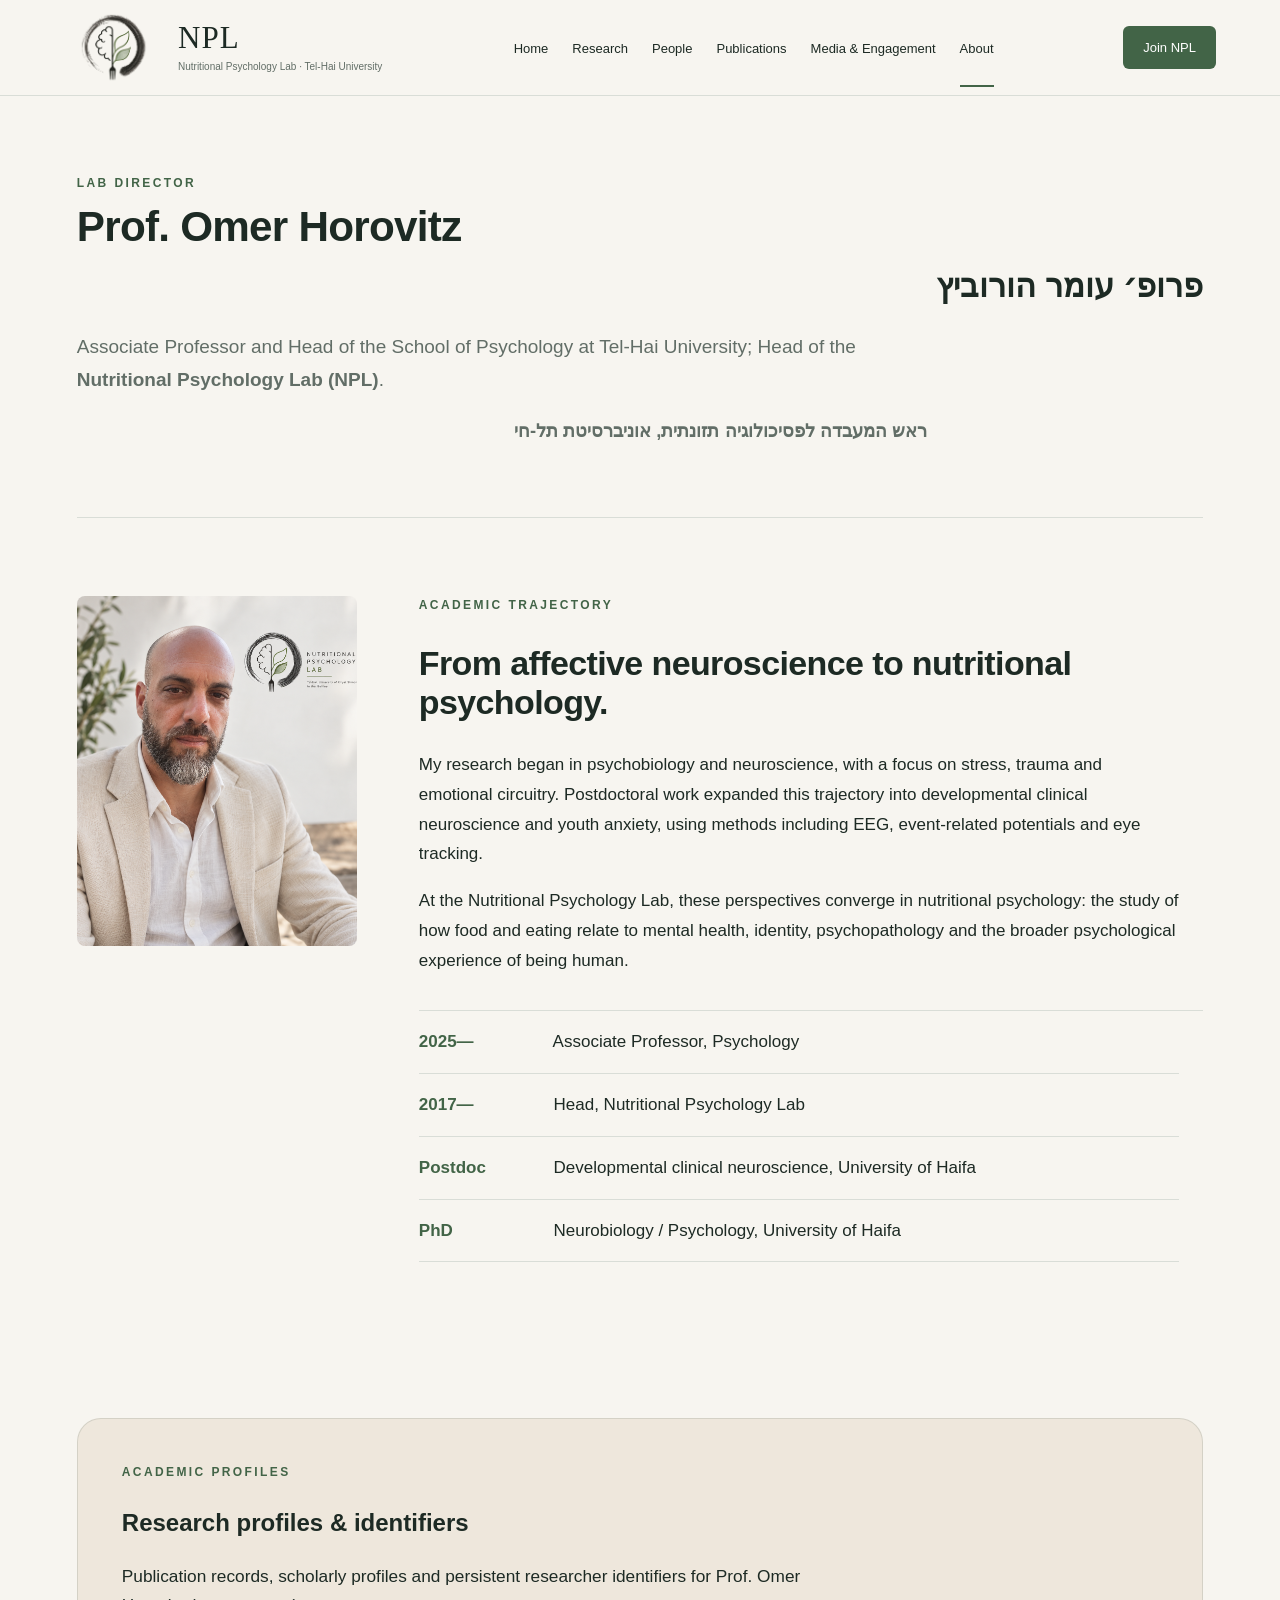
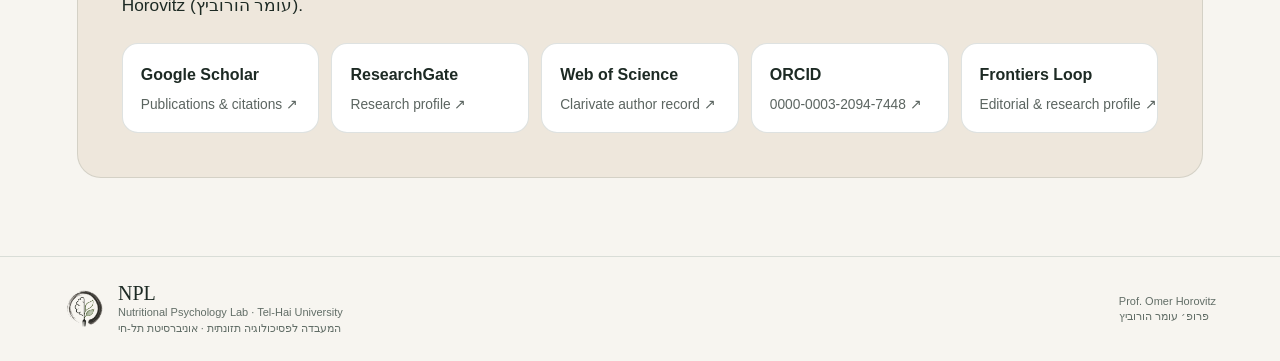
==== commit d0a40328: "Update index.html" ====
--- a/index.html
+++ b/index.html
@@ -5,33 +5,41 @@
   <meta charset="utf-8">
   <meta name="viewport" content="width=device-width,initial-scale=1">
 
-  <title>Nutritional Psychology Lab | Prof. Omer Horovitz | Tel-Hai University</title>
+  <title>Prof. Omer Horovitz (עומר הורוביץ) | Nutritional Psychology Lab</title>
 
   <meta name="description"
-        content="Nutritional Psychology Lab (NPL), led by Prof. Omer Horovitz (עומר הורוביץ) at Tel-Hai University (אוניברסיטת תל חי). Research in nutritional psychology, mental health, orthorexia, eating behavior, identity, interoception and affective neuroscience.">
-
-  <link rel="canonical" href="https://oh-nplab.github.io/">
+        content="Prof. Omer Horovitz (עומר הורוביץ) is Associate Professor and Head of the School of Psychology at Tel-Hai University (אוניברסיטת תל חי), and Head of the Nutritional Psychology Lab (NPL; המעבדה לפסיכולוגיה תזונתית).">
+
+  <link rel="canonical" href="https://oh-nplab.github.io/about.html">
 
   <link rel="stylesheet" href="style.css">
   <link rel="icon" type="image/png" href="assets/logo.png">
   <meta name="theme-color" content="#f4f1e9">
 
   <!-- Open Graph -->
-  <meta property="og:type" content="website">
+  <meta property="og:type" content="profile">
+
   <meta property="og:title"
-        content="Nutritional Psychology Lab | Prof. Omer Horovitz | Tel-Hai University">
+        content="Prof. Omer Horovitz | Nutritional Psychology Lab">
+
   <meta property="og:description"
-        content="The Nutritional Psychology Lab (NPL), led by Prof. Omer Horovitz at Tel-Hai University, studies nutrition, psychology, mental health, eating behavior, identity and affective neuroscience.">
-  <meta property="og:url" content="https://oh-nplab.github.io/">
+        content="Prof. Omer Horovitz (עומר הורוביץ), Head of the Nutritional Psychology Lab at Tel-Hai University.">
+
+  <meta property="og:url"
+        content="https://oh-nplab.github.io/about.html">
+
   <meta property="og:image"
-        content="https://oh-nplab.github.io/assets/logo.png">
+        content="https://oh-nplab.github.io/assets/omer-cream.png">
 
   <!-- Twitter / social sharing -->
   <meta name="twitter:card" content="summary">
+
   <meta name="twitter:title"
-        content="Nutritional Psychology Lab | Prof. Omer Horovitz">
+        content="Prof. Omer Horovitz | Nutritional Psychology Lab">
+
   <meta name="twitter:description"
-        content="Nutritional Psychology Lab at Tel-Hai University, led by Prof. Omer Horovitz.">
+        content="Prof. Omer Horovitz (עומר הורוביץ), Head of the Nutritional Psychology Lab at Tel-Hai University.">
+
 
   <!-- Structured data for Google -->
   <script type="application/ld+json">
@@ -39,642 +47,363 @@
     "@context": "https://schema.org",
     "@graph": [
       {
-        "@type": "ResearchOrganization",
-        "@id": "https://oh-nplab.github.io/#organization",
-        "name": "Nutritional Psychology Lab",
+        "@type": "Person",
+        "@id": "https://oh-nplab.github.io/#omer-horovitz",
+
+        "name": "Prof. Omer Horovitz",
+
         "alternateName": [
-          "NPL",
-          "המעבדה לפסיכולוגיה תזונתית"
+          "Omer Horovitz",
+          "עומר הורוביץ",
+          "פרופ׳ עומר הורוביץ"
         ],
-        "url": "https://oh-nplab.github.io/",
-        "logo": "https://oh-nplab.github.io/assets/logo.png",
-        "description": "The Nutritional Psychology Lab studies nutritional psychology, mental health, orthorexia, eating behavior, identity, interoception and affective neuroscience.",
-        "founder": {
-          "@id": "https://oh-nplab.github.io/#omer-horovitz"
+
+        "url": "https://oh-nplab.github.io/about.html",
+
+        "image": "https://oh-nplab.github.io/assets/omer-cream.png",
+
+        "jobTitle": [
+          "Associate Professor",
+          "Head of the School of Psychology",
+          "Head of the Nutritional Psychology Lab"
+        ],
+
+        "description": "Prof. Omer Horovitz is an Associate Professor, Head of the School of Psychology, and Head of the Nutritional Psychology Lab at Tel-Hai University. His research spans nutritional psychology, mental health, eating behavior, orthorexia, identity, interoception and affective neuroscience.",
+
+        "worksFor": {
+          "@id": "https://oh-nplab.github.io/#organization"
         },
-        "member": {
-          "@id": "https://oh-nplab.github.io/#omer-horovitz"
-        },
-        "parentOrganization": {
+
+        "affiliation": {
           "@type": "CollegeOrUniversity",
           "name": "Tel-Hai University",
-          "alternateName": "אוניברסיטת תל חי"
+          "alternateName": [
+            "Tel Hai University",
+            "אוניברסיטת תל חי",
+            "אוניברסיטת תל-חי"
+          ]
         },
+
         "knowsAbout": [
           "Nutritional Psychology",
           "Mental Health",
           "Orthorexia Nervosa",
           "Theory of Food",
           "Eating Disorders",
-          "Identity and Morality",
+          "Identity",
           "Interoception",
-          "Affective Neuroscience"
+          "Affective Neuroscience",
+          "Psychobiology",
+          "Neuroscience"
+        ],
+
+        "sameAs": [
+          "https://scholar.google.com/citations?user=2f2EAAoAAAAJ&hl=en",
+          "https://www.researchgate.net/profile/Omer-Horovitz?ev=hdr_xprf",
+          "https://www.webofscience.com/wos/author/record/AFS-1271-2022",
+          "https://orcid.org/0000-0003-2094-7448",
+          "https://loop.frontiersin.org/people/201271/overview"
         ]
       },
+
       {
-        "@type": "Person",
-        "@id": "https://oh-nplab.github.io/#omer-horovitz",
-        "name": "Prof. Omer Horovitz",
-        "alternateName": [
-          "Omer Horovitz",
-          "עומר הורוביץ"
-        ],
-        "url": "https://oh-nplab.github.io/about.html",
-        "jobTitle": "Lab Director",
-        "worksFor": {
-          "@id": "https://oh-nplab.github.io/#organization"
-        },
-        "affiliation": {
-          "@type": "CollegeOrUniversity",
-          "name": "Tel-Hai University",
-          "alternateName": "אוניברסיטת תל חי"
-        },
-        "sameAs": [
-          "https://orcid.org/0000-0003-2094-7448"
-        ],
-        "knowsAbout": [
-          "Nutritional Psychology",
-          "Orthorexia Nervosa",
-          "Theory of Food",
-          "Eating Disorders",
-          "Interoception",
-          "Affective Neuroscience"
-        ]
-      },
-      {
-        "@type": "WebSite",
-        "@id": "https://oh-nplab.github.io/#website",
-        "url": "https://oh-nplab.github.io/",
+        "@type": "ResearchOrganization",
+        "@id": "https://oh-nplab.github.io/#organization",
+
         "name": "Nutritional Psychology Lab",
+
         "alternateName": [
           "NPL",
           "המעבדה לפסיכולוגיה תזונתית"
         ],
-        "publisher": {
-          "@id": "https://oh-nplab.github.io/#organization"
+
+        "url": "https://oh-nplab.github.io/",
+
+        "logo": "https://oh-nplab.github.io/assets/logo.png",
+
+        "parentOrganization": {
+          "@type": "CollegeOrUniversity",
+          "name": "Tel-Hai University",
+          "alternateName": [
+            "Tel Hai University",
+            "אוניברסיטת תל חי",
+            "אוניברסיטת תל-חי"
+          ]
+        }
+      },
+
+      {
+        "@type": "ProfilePage",
+        "@id": "https://oh-nplab.github.io/about.html#profile",
+
+        "url": "https://oh-nplab.github.io/about.html",
+
+        "name": "Prof. Omer Horovitz (עומר הורוביץ)",
+
+        "mainEntity": {
+          "@id": "https://oh-nplab.github.io/#omer-horovitz"
         }
       }
     ]
   }
   </script>
+
 </head>
 
+
 <body>
 
 <header>
+
   <a class="brand" href="index.html">
-    <img src="assets/logo.png" alt="Nutritional Psychology Lab logo">
+
+    <img src="assets/logo.png"
+         alt="Nutritional Psychology Lab logo">
+
     <span>
+
       <span class="npl">NPL</span>
-      <small>Nutritional Psychology Lab · Tel-Hai University</small>
+
+      <small>
+        Nutritional Psychology Lab · Tel-Hai University
+      </small>
+
     </span>
+
   </a>
 
+
   <nav class="nav">
-    <a class="active" href="index.html">Home</a>
+
+    <a href="index.html">Home</a>
+
     <a href="research.html">Research</a>
+
     <a href="people.html">People</a>
+
     <a href="publications.html">Publications</a>
-    <a href="media.html">Media & Engagement</a>
-    <a href="about.html">About</a>
+
+    <a href="media.html">Media &amp; Engagement</a>
+
+    <a class="active" href="about.html">About</a>
+
   </nav>
 
-  <a class="join-btn" href="contact.html">Join NPL</a>
+
+  <a class="join-btn" href="contact.html">
+    Join NPL
+  </a>
+
 </header>
 
 
-<main>
-
-<section class="wrap hero">
-
-  <div>
-    <div class="eyebrow">Food · Mind · Identity</div>
-
-    <h1>How food shapes the way we feel, think and become.</h1>
-
-    <p class="lede">
-      NPL studies the psychological meaning of food — from nutrition and
-      mental health to orthorexia, identity, morality and the lifelong
-      formation of eating preferences.
+
+<main class="wrap">
+
+
+<section class="page-hero">
+
+  <div class="eyebrow">
+    Lab director
+  </div>
+
+  <h1>
+    Prof. Omer Horovitz
+  </h1>
+
+  <h2 lang="he"
+      dir="rtl"
+      style="font-size:2rem; margin-top:0.4rem; margin-bottom:1rem;">
+    פרופ׳ עומר הורוביץ
+  </h2>
+
+  <p>
+    Associate Professor and Head of the School of Psychology at
+    Tel-Hai University; Head of the
+    <strong>Nutritional Psychology Lab (NPL)</strong>.
+  </p>
+
+  <p lang="he"
+     dir="rtl"
+     style="font-size:1.15rem;">
+    <strong>
+      ראש המעבדה לפסיכולוגיה תזונתית, אוניברסיטת תל-חי
+    </strong>
+  </p>
+
+</section>
+
+
+
+<section class="section about-grid">
+
+  <img src="assets/omer-cream.png"
+       alt="Prof. Omer Horovitz, Head of the Nutritional Psychology Lab">
+
+  <div class="about-copy">
+
+    <div class="eyebrow">
+      Academic trajectory
+    </div>
+
+    <h2>
+      From affective neuroscience to nutritional psychology.
+    </h2>
+
+    <p>
+      My research began in psychobiology and neuroscience,
+      with a focus on stress, trauma and emotional circuitry.
+      Postdoctoral work expanded this trajectory into developmental
+      clinical neuroscience and youth anxiety, using methods including
+      EEG, event-related potentials and eye tracking.
     </p>
 
-    <!-- Bilingual identity information for visitors and search engines -->
-    <p class="lab-identity">
-      <strong>Nutritional Psychology Lab (NPL)</strong> ·
-      Prof. Omer Horovitz · Tel-Hai University<br>
-      <span lang="he" dir="rtl">
-        המעבדה לפסיכולוגיה תזונתית · פרופ' עומר הורוביץ · אוניברסיטת תל חי
-      </span>
+    <p>
+      At the Nutritional Psychology Lab, these perspectives converge
+      in nutritional psychology: the study of how food and eating
+      relate to mental health, identity, psychopathology and the
+      broader psychological experience of being human.
     </p>
 
-    <div class="actions">
-      <a class="button" href="research.html">Explore our research →</a>
-      <a class="button outline" href="about.html">About NPL</a>
+
+    <div class="timeline">
+
+      <p>
+        <b>2025—</b>
+        Associate Professor, Psychology
+      </p>
+
+      <p>
+        <b>2017—</b>
+        Head, Nutritional Psychology Lab
+      </p>
+
+      <p>
+        <b>Postdoc</b>
+        Developmental clinical neuroscience,
+        University of Haifa
+      </p>
+
+      <p>
+        <b>PhD</b>
+        Neurobiology / Psychology,
+        University of Haifa
+      </p>
+
     </div>
+
   </div>
 
-  <div class="hero-portrait">
-    <img src="assets/omer-cream.png"
-         alt="Prof. Omer Horovitz, Director of the Nutritional Psychology Lab">
-
-    <div class="quote">
-      “Food is not only what we eat. It is also experience, identity and meaning.”
-      <small>Prof. Omer Horovitz · Lab Director</small>
+</section>
+
+
+
+<section class="section">
+
+  <div class="academic-profiles">
+
+    <div class="eyebrow">
+      Academic profiles
     </div>
+
+    <h2>
+      Research profiles &amp; identifiers
+    </h2>
+
+    <p>
+      Publication records, scholarly profiles and persistent
+      researcher identifiers for Prof. Omer Horovitz
+      (עומר הורוביץ).
+    </p>
+
+
+    <div class="profile-links">
+
+
+      <a href="https://scholar.google.com/citations?user=2f2EAAoAAAAJ&amp;hl=en"
+         target="_blank"
+         rel="noopener noreferrer">
+
+        <strong>
+          Google Scholar
+        </strong>
+
+        <span>
+          Publications &amp; citations ↗
+        </span>
+
+      </a>
+
+
+      <a href="https://www.researchgate.net/profile/Omer-Horovitz?ev=hdr_xprf"
+         target="_blank"
+         rel="noopener noreferrer">
+
+        <strong>
+          ResearchGate
+        </strong>
+
+        <span>
+          Research profile ↗
+        </span>
+
+      </a>
+
+
+      <a href="https://www.webofscience.com/wos/author/record/AFS-1271-2022"
+         target="_blank"
+         rel="noopener noreferrer">
+
+        <strong>
+          Web of Science
+        </strong>
+
+        <span>
+          Clarivate author record ↗
+        </span>
+
+      </a>
+
+
+      <a href="https://orcid.org/0000-0003-2094-7448"
+         target="_blank"
+         rel="noopener noreferrer">
+
+        <strong>
+          ORCID
+        </strong>
+
+        <span>
+          0000-0003-2094-7448 ↗
+        </span>
+
+      </a>
+
+
+      <a href="https://loop.frontiersin.org/people/201271/overview"
+         target="_blank"
+         rel="noopener noreferrer">
+
+        <strong>
+          Frontiers Loop
+        </strong>
+
+        <span>
+          Editorial &amp; research profile ↗
+        </span>
+
+      </a>
+
+
+    </div>
+
   </div>
 
 </section>
 
 
-<section class="band">
-<div class="wrap">
-
-  <div class="section-title">
-    <div>
-      <div class="eyebrow">Our research</div>
-      <h2>Five questions guide our work.</h2>
-      <p class="section-intro">
-        Open a research area to see the question in greater depth and follow
-        the work that informs it.
-      </p>
-    </div>
-
-    <a href="research.html">Research page →</a>
-  </div>
-
-
-  <div class="research-accordion">
-
-    <details class="research-item">
-      <summary>
-        <span class="num">01</span>
-        <span>
-          <h3>Nutritional Psychology & Mental Health</h3>
-          <p>
-            How do food and dietary patterns intersect with emotion,
-            cognition and psychological well-being?
-          </p>
-        </span>
-        <b>+</b>
-      </summary>
-
-      <div class="research-expand">
-        <p>
-          We examine nutrition as part of a reciprocal psychological system
-          rather than as an isolated biological exposure. This includes the
-          relationship between diet and mental health, affective processes
-          surrounding eating, and pathways through which the gut–brain axis,
-          inflammation and everyday dietary patterns may connect physical
-          and psychological experience.
-        </p>
-
-        <div class="related">
-          <strong>Related research</strong>
-
-          <a href="https://doi.org/10.1093/nutrit/nuae158"
-             target="_blank" rel="noopener noreferrer">
-            Horovitz (2025), <i>Nutritional Psychology</i> ↗
-          </a>
-
-          <a href="https://doi.org/10.3389/fnut.2025.1592528"
-             target="_blank" rel="noopener noreferrer">
-            Horovitz (2025),
-            <i>Nutritional Psychology and Inflammatory Bowel Disease</i> ↗
-          </a>
-
-          <a href="https://doi.org/10.1016/j.foohum.2024.100407"
-             target="_blank" rel="noopener noreferrer">
-            Nimri, Zohar, & Horovitz (2024),
-            <i>Impact of dietary fats on mental health</i> ↗
-          </a>
-        </div>
-      </div>
-    </details>
-
-
-    <details class="research-item">
-      <summary>
-        <span class="num">02</span>
-        <span>
-          <h3>Orthorexia Nervosa</h3>
-          <p>
-            When does the pursuit of healthy eating become rigid,
-            identity-laden or clinically significant?
-          </p>
-        </span>
-        <b>+</b>
-      </summary>
-
-      <div class="research-expand">
-        <p>
-          Our orthorexia research asks where health-oriented eating ends and
-          psychologically costly rigidity begins. We study measurement, risk
-          factors and clinical implications, while also examining
-          perfectionism, childhood eating patterns, identity and the cultural
-          meanings attached to dietary purity. The aim is to understand
-          orthorexia without reducing healthy eating itself to pathology.
-        </p>
-
-        <div class="related">
-          <strong>Related research</strong>
-
-          <a href="https://doi.org/10.3390/nu15173851"
-             target="_blank" rel="noopener noreferrer">
-            Horovitz & Argyrides (2023),
-            <i>Orthorexia and Orthorexia Nervosa</i> ↗
-          </a>
-
-          <a href="https://doi.org/10.1136/medhum-2025-013331"
-             target="_blank" rel="noopener noreferrer">
-            Horovitz (2025), <i>Purity as Power</i> ↗
-          </a>
-
-          <a href="https://doi.org/10.1007/s11013-026-10011-6"
-             target="_blank" rel="noopener noreferrer">
-            Horovitz (2026),
-            <i>Moralised Eating and Identity Work</i> ↗
-          </a>
-        </div>
-      </div>
-    </details>
-
-
-    <details class="research-item">
-      <summary>
-        <span class="num">03</span>
-        <span>
-          <h3>Theory of Food</h3>
-          <p>
-            How do early food experiences become enduring preferences,
-            attitudes and dietary identities?
-          </p>
-        </span>
-        <b>+</b>
-      </summary>
-
-      <div class="research-expand">
-        <p>
-          Theory of Food is an integrative framework for understanding how
-          food exploration and childhood eating habits may leave durable
-          psychological traces. We investigate how early exposure,
-          selectivity and implicit attitudes relate to later food preferences
-          and dietary choices, and how these developmental processes may
-          differ across people and dietary groups.
-        </p>
-
-        <div class="related">
-          <strong>Related research</strong>
-
-          <a href="https://doi.org/10.3390/nu16030428"
-             target="_blank" rel="noopener noreferrer">
-            Horovitz (2024), <i>Theory of Food</i> ↗
-          </a>
-
-          <a href="https://doi.org/10.3390/nu16193373"
-             target="_blank" rel="noopener noreferrer">
-            Horovitz (2024),
-            <i>A Theory of Food Exploration with Gender Differences</i> ↗
-          </a>
-        </div>
-      </div>
-    </details>
-
-
-    <details class="research-item">
-      <summary>
-        <span class="num">04</span>
-        <span>
-          <h3>Eating Disorders, Identity & Morality</h3>
-          <p>
-            How do eating practices become entangled with identity, values,
-            agency and moral ideas of health?
-          </p>
-        </span>
-        <b>+</b>
-      </summary>
-
-      <div class="research-expand">
-        <p>
-          Eating is often more than behaviour: it can become a way of
-          organizing identity, regulating the self and expressing moral
-          commitments. This line of research examines restrictive eating and
-          eating-disorder presentations through affective neuroscience,
-          identity processes and the moralization of health, with particular
-          attention to the different functions similar eating behaviours may
-          serve.
-        </p>
-
-        <div class="related">
-          <strong>Related research</strong>
-
-          <a href="https://doi.org/10.1080/1028415X.2025.2587076"
-             target="_blank" rel="noopener noreferrer">
-            Hurvitz & Horovitz (2025), <i>Mind Over Meal</i> ↗
-          </a>
-
-          <a href="https://doi.org/10.3390/nu17101744"
-             target="_blank" rel="noopener noreferrer">
-            Horovitz (2025),
-            <i>Advancements in the Diagnosis and Treatment of Eating Disorders</i> ↗
-          </a>
-
-          <a href="https://doi.org/10.1007/s11013-026-10011-6"
-             target="_blank" rel="noopener noreferrer">
-            Horovitz (2026),
-            <i>Moralised Eating and Identity Work</i> ↗
-          </a>
-        </div>
-      </div>
-    </details>
-
-
-    <details class="research-item">
-      <summary>
-        <span class="num">05</span>
-        <span>
-          <h3>Interoception, Selfhood & Affective Neuroscience</h3>
-          <p>
-            How might the temporal organization of bodily rhythms help
-            stabilize the continuity of self-experience?
-          </p>
-        </span>
-        <b>+</b>
-      </summary>
-
-      <div class="research-expand">
-        <p>
-          This emerging line of research returns to foundational questions in
-          affective neuroscience and embodied selfhood. We are developing the
-          Interoceptive Pacing Hypothesis: a working proposal that temporally
-          coordinated viscero-somatic rhythms may provide a bodily-temporal
-          anchor for minimal self-experience. The framework asks whether the
-          timing and coordination of cardiac, respiratory, visceral and
-          neural signals contribute not only to regulation, but to the felt
-          continuity of a first-person perspective. It opens a research
-          program spanning dissociation and altered states, developmental and
-          hormonal transitions, and experimentally measurable brain–body
-          coupling.
-        </p>
-
-        <div class="related">
-          <strong>Current work</strong>
-
-          <span class="review-paper">
-            Horovitz, O., & Dahan, O.
-            <i>
-              Interoceptive Pacing and the Temporal Organization of Minimal
-              Selfhood: A Working Proposal for a Layered Model of Affective
-              Experience.
-            </i>
-            Manuscript under review.
-          </span>
-        </div>
-      </div>
-    </details>
-
-  </div>
-</div>
-</section>
-
-
-<section class="wrap section">
-<div class="home-grid">
-
-<div>
-
-  <div class="section-title">
-    <div>
-      <div class="eyebrow">Publications · 2024–2026</div>
-      <h2>Recent work.</h2>
-      <p class="section-intro">
-        Selected recent refereed work. Full publication details are available
-        on the Publications page.
-      </p>
-    </div>
-
-    <a href="publications.html">All publications →</a>
-  </div>
-
-
-  <div class="pub-preview compact">
-
-    <div class="year-chip">2026</div>
-
-    <div class="pub">
-      Horovitz, O. Restrictive eating may serve different identity-regulatory
-      functions across anorexia nervosa and orthorexic presentations:
-      A hypothesis-generating clinical heuristic.
-    </div>
-
-    <div class="pub">
-      Horovitz, O. Moralised eating and identity work in digital wellness
-      culture. <i>Culture, Medicine, and Psychiatry, 50</i>(3).
-      <a href="https://doi.org/10.1007/s11013-026-10011-6"
-         target="_blank" rel="noopener noreferrer">DOI ↗</a>
-    </div>
-
-    <div class="pub">
-      Dahan, O., et al., & Horovitz, O. Reclaiming agency through birth.
-      <i>Journal of Bioethical Inquiry</i>.
-      <a href="https://doi.org/10.1007/s11673-026-10552-w"
-         target="_blank" rel="noopener noreferrer">DOI ↗</a>
-    </div>
-
-    <div class="pub">
-      Dahan, O., et al., & Horovitz, O. When birth meets war.
-      <i>Midwifery, 158</i>, 104788.
-      <a href="https://doi.org/10.1016/j.midw.2026.104788"
-         target="_blank" rel="noopener noreferrer">DOI ↗</a>
-    </div>
-
-    <div class="pub">
-      Grabois, M., & Horovitz, O. From selective eating to rigid healthy
-      eating. <i>Nutrition and Health</i>.
-    </div>
-
-    <div class="pub">
-      Argyrides, M., Horovitz, O., & Kuppa, K. Body-image discrepancy and
-      eating pathology in children aged 10–12.
-      <i>Nutrients, 18</i>(6), 978.
-      <a href="https://doi.org/10.3390/nu18060978"
-         target="_blank" rel="noopener noreferrer">DOI ↗</a>
-    </div>
-
-    <div class="pub">
-      Cohen, A., Hershkop, K., & Horovitz, O. Enhancing food presentation
-      and service in a pediatric hospital ward. <i>Food and Humanity</i>.
-      <a href="https://www.sciencedirect.com/science/article/pii/S2949824426000868?via=ihub"
-         target="_blank" rel="noopener noreferrer">Article ↗</a>
-    </div>
-
-    <div class="pub">
-      Dahan, O., et al., & Horovitz, O. Embracing flow.
-      <i>Current Psychology</i>.
-      <a href="https://doi.org/10.1007/s12144-025-08952-z"
-         target="_blank" rel="noopener noreferrer">DOI ↗</a>
-    </div>
-
-    <div class="pub">
-      Peled, A., & Horovitz, O. Intuitive eating content and body
-      appreciation. <i>Journal of Health Psychology</i>.
-      <a href="https://journals.sagepub.com/doi/10.1177/13591053251408881"
-         target="_blank" rel="noopener noreferrer">Article ↗</a>
-    </div>
-
-
-    <div class="year-chip">2025</div>
-
-    <div class="pub">
-      Hurvitz, H., & Horovitz, O. Mind over meal.
-      <i>Nutritional Neuroscience</i>.
-      <a href="https://doi.org/10.1080/1028415X.2025.2587076"
-         target="_blank" rel="noopener noreferrer">DOI ↗</a>
-    </div>
-
-    <div class="pub">
-      Dahan, O., et al., & Horovitz, O. “Being in the zone” makes a
-      difference. <i>Journal of Reproductive and Infant Psychology</i>.
-      <a href="https://doi.org/10.1080/02646838.2025.2576930"
-         target="_blank" rel="noopener noreferrer">DOI ↗</a>
-    </div>
-
-    <div class="pub">
-      Horovitz, O. Purity as power. <i>Medical Humanities</i>.
-      <a href="https://doi.org/10.1136/medhum-2025-013331"
-         target="_blank" rel="noopener noreferrer">DOI ↗</a>
-    </div>
-
-    <div class="pub">
-      Horovitz, O. Nutritional psychology and inflammatory bowel disease.
-      <i>Frontiers in Nutrition, 12</i>.
-      <a href="https://doi.org/10.3389/fnut.2025.1592528"
-         target="_blank" rel="noopener noreferrer">DOI ↗</a>
-    </div>
-
-    <div class="pub">
-      Albo, S., et al., & Horovitz, O. Illuminating birth.
-      <i>Frontiers in Global Women’s Health, 6</i>.
-      <a href="https://doi.org/10.3389/fgwh.2025.1599885"
-         target="_blank" rel="noopener noreferrer">DOI ↗</a>
-    </div>
-
-    <div class="pub">
-      Horovitz, O. Advancements in the diagnosis and treatment of eating
-      disorders in children and adolescents.
-      <i>Nutrients, 17</i>(10), 1744.
-      <a href="https://doi.org/10.3390/nu17101744"
-         target="_blank" rel="noopener noreferrer">DOI ↗</a>
-    </div>
-
-    <div class="pub">
-      Horovitz, O. Nutritional psychology: The interplay between nutrition
-      and mental health. <i>Nutrition Reviews</i>, nuae158.
-      <a href="https://doi.org/10.1093/nutrit/nuae158"
-         target="_blank" rel="noopener noreferrer">DOI ↗</a>
-    </div>
-
-
-    <div class="year-chip">2024</div>
-
-    <div class="pub">
-      Horovitz, O. A theory of food exploration with gender differences.
-      <i>Nutrients, 16</i>(19), 3373.
-      <a href="https://doi.org/10.3390/nu16193373"
-         target="_blank" rel="noopener noreferrer">DOI ↗</a>
-    </div>
-
-    <div class="pub">
-      Argyrides, M., & Horovitz, O. Validation of a Hebrew adaptation of
-      the Teruel Orthorexia Scale.
-      <i>North American Journal of Psychology, 26</i>(4), 927–942.
-    </div>
-
-    <div class="pub">
-      Nimri, L., Zohar, L., & Horovitz, O. Impact of dietary fats on mental
-      health. <i>Food and Humanity</i>.
-      <a href="https://doi.org/10.1016/j.foohum.2024.100407"
-         target="_blank" rel="noopener noreferrer">DOI ↗</a>
-    </div>
-
-    <div class="pub">
-      Naveh, G., et al., Horovitz, O., & Nimri, L. Physiological impacts of
-      energy drink consumption. <i>Nutrients, 16</i>(14), 2328.
-      <a href="https://doi.org/10.3390/nu16142328"
-         target="_blank" rel="noopener noreferrer">DOI ↗</a>
-    </div>
-
-    <div class="pub">
-      Nimri, L., et al., & Horovitz, O. Energy drink consumption among
-      Israeli-Arab adolescents. <i>Public Health Challenges</i>.
-      <a href="https://doi.org/10.1002/puh2.187"
-         target="_blank" rel="noopener noreferrer">DOI ↗</a>
-    </div>
-
-    <div class="pub">
-      Horovitz, O. Theory of food. <i>Nutrients, 16</i>(3), 428.
-      <a href="https://doi.org/10.3390/nu16030428"
-         target="_blank" rel="noopener noreferrer">DOI ↗</a>
-    </div>
-
-    <div class="pub">
-      Karsh, N., Soker, E., & Horovitz, O. A differential impact of
-      action-effect contiguity. <i>Psychological Research, 88</i>(4),
-      1157–1168.
-      <a href="https://doi.org/10.1007/s00426-024-01931-2"
-         target="_blank" rel="noopener noreferrer">DOI ↗</a>
-    </div>
-
-  </div>
-</div>
-
-
-<aside>
-
-  <div class="section-title">
-    <div>
-      <div class="eyebrow">Media & engagement</div>
-      <h2>Beyond journals.</h2>
-    </div>
-  </div>
-
-  <div class="media-mini media-photo">
-    <img src="assets/omer-interview.png"
-         alt="Prof. Omer Horovitz in conversation">
-
-    <div>
-      <div class="eyebrow">Radio · 103FM</div>
-      <h3>Food & Mood</h3>
-
-      <p>
-        A public conversation about food, mood and psychological well-being.
-      </p>
-
-      <a href="https://103fm.maariv.co.il/programs/media.aspx?ZrqvnVq=KDFMHJ&c41t4nzVQ=IHE"
-         target="_blank" rel="noopener noreferrer">
-        Listen ↗
-      </a>
-    </div>
-  </div>
-
-  <div class="join-card">
-    <div class="eyebrow">Join / collaborate</div>
-
-    <h3>Interested in working with NPL?</h3>
-
-    <p>
-      For prospective MA and PhD students, postdoctoral researchers,
-      and international collaborators.
-    </p>
-
-    <a class="button" href="contact.html">Get in touch →</a>
-  </div>
-
-</aside>
-
-</div>
-</section>
-
 </main>
+
 
 
 <footer>
@@ -683,19 +412,35 @@
        alt="Nutritional Psychology Lab logo">
 
   <span>
+
     <b>NPL</b><br>
-    Nutritional Psychology Lab · Tel-Hai University<br>
+
+    Nutritional Psychology Lab · Tel-Hai University
+
+    <br>
+
     <span lang="he" dir="rtl">
-      המעבדה לפסיכולוגיה תזונתית · אוניברסיטת תל חי
+      המעבדה לפסיכולוגיה תזונתית · אוניברסיטת תל-חי
     </span>
+
   </span>
 
+
   <span class="right">
-    Prof. Omer Horovitz<br>
-    <span lang="he" dir="rtl">פרופ' עומר הורוביץ</span>
+
+    Prof. Omer Horovitz
+
+    <br>
+
+    <span lang="he" dir="rtl">
+      פרופ׳ עומר הורוביץ
+    </span>
+
   </span>
 
 </footer>
 
+
 </body>
+
 </html>
